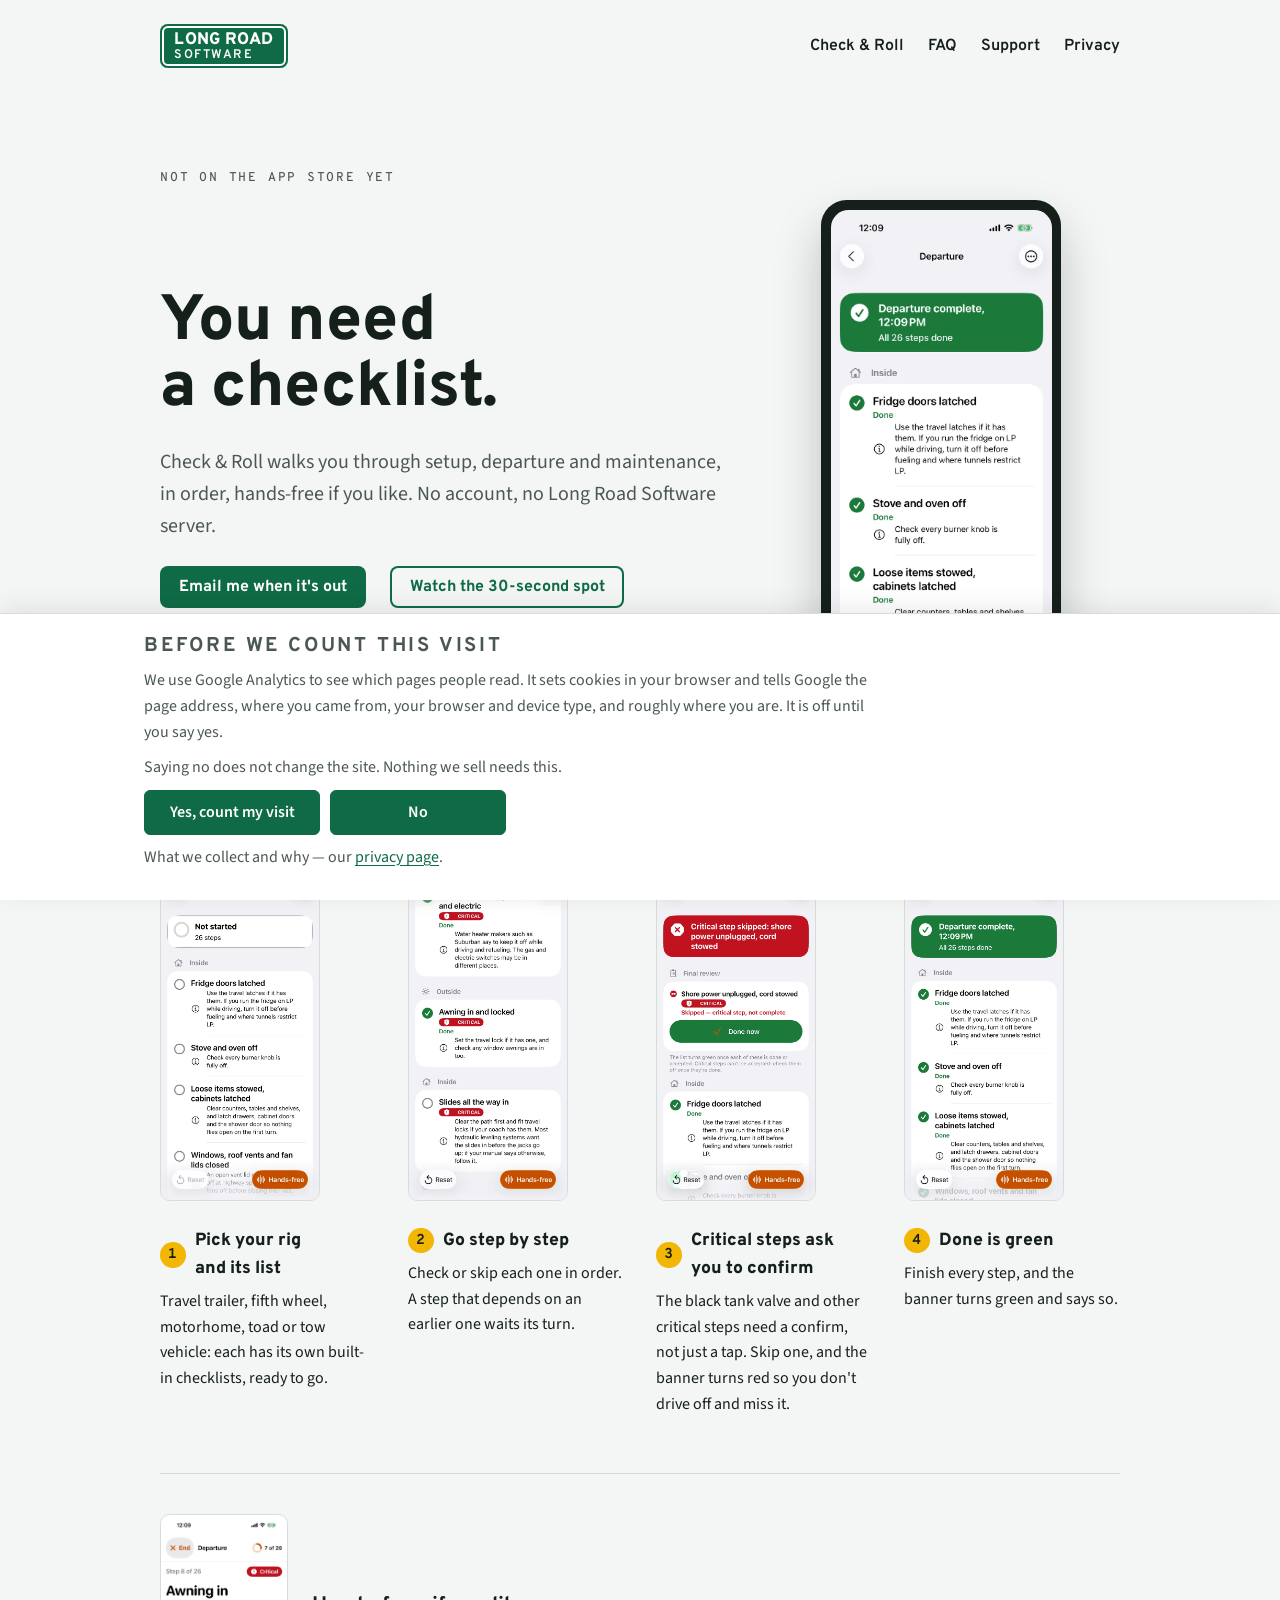
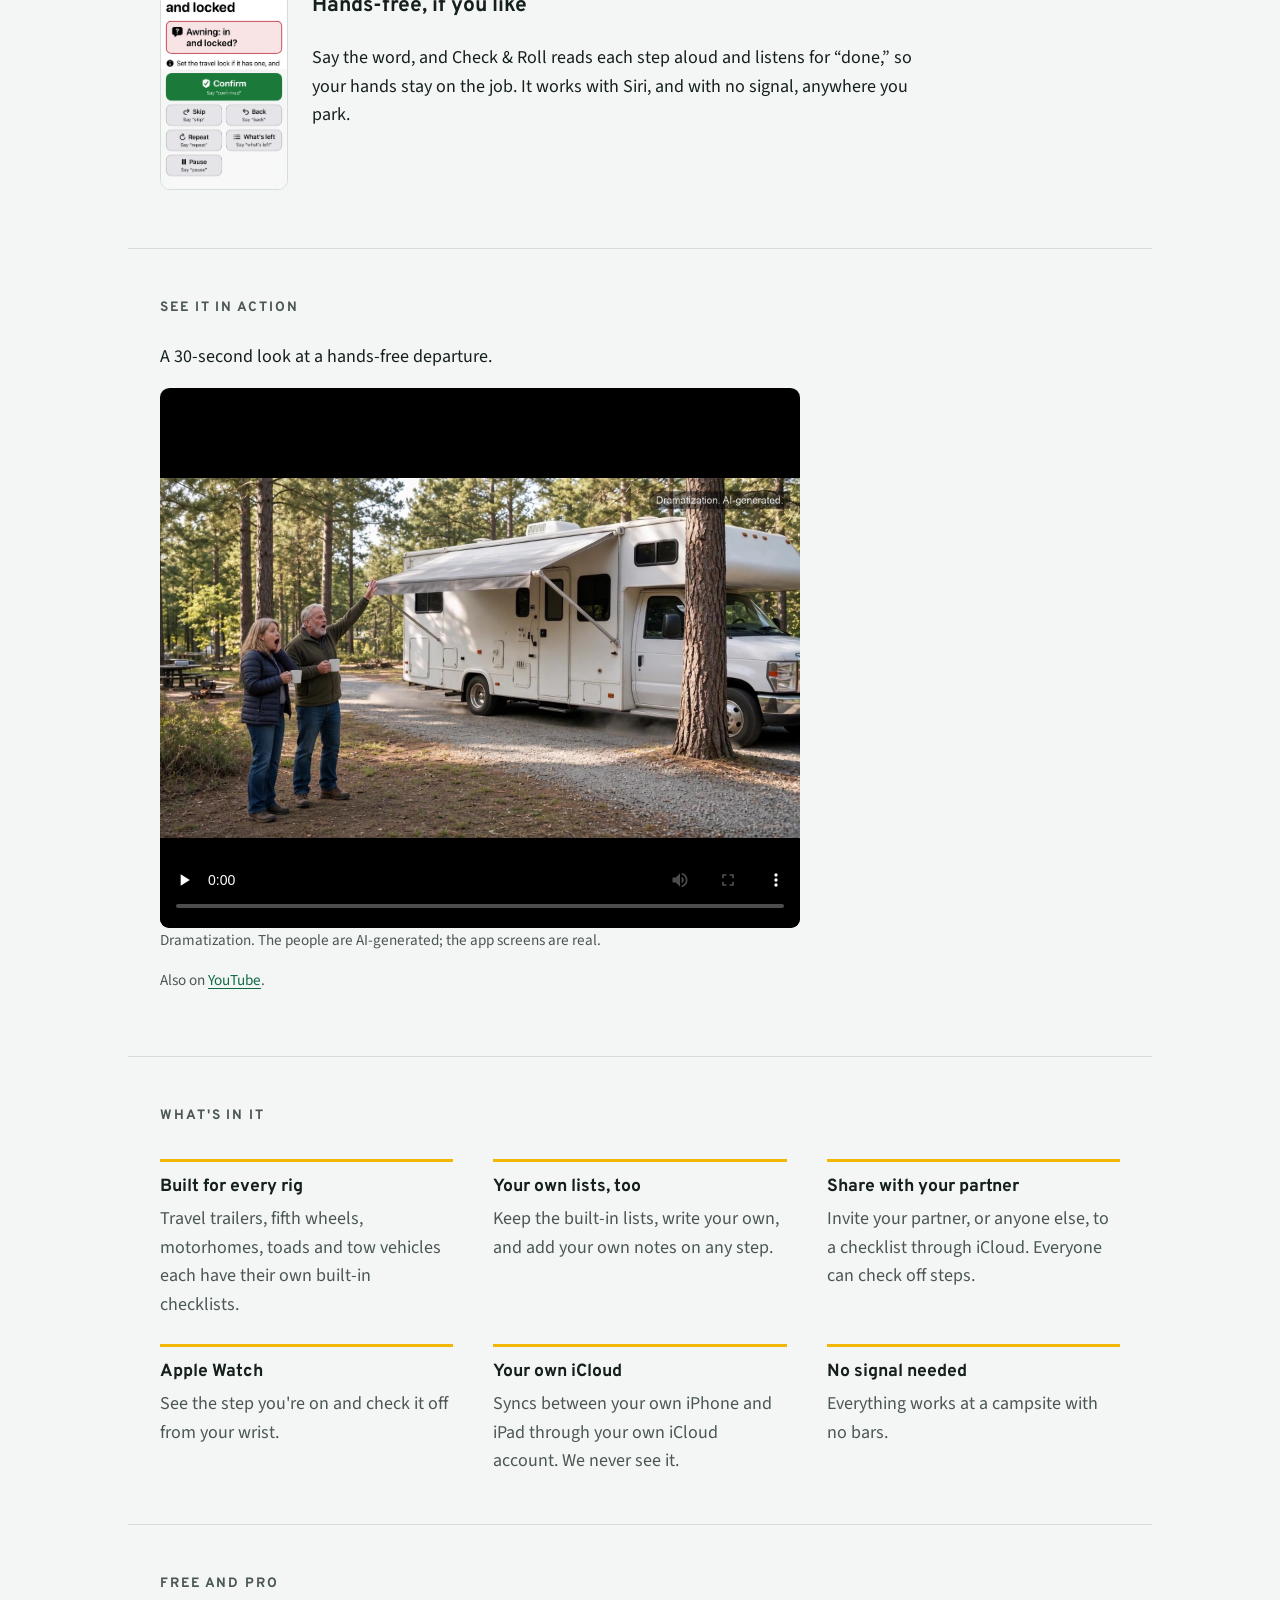
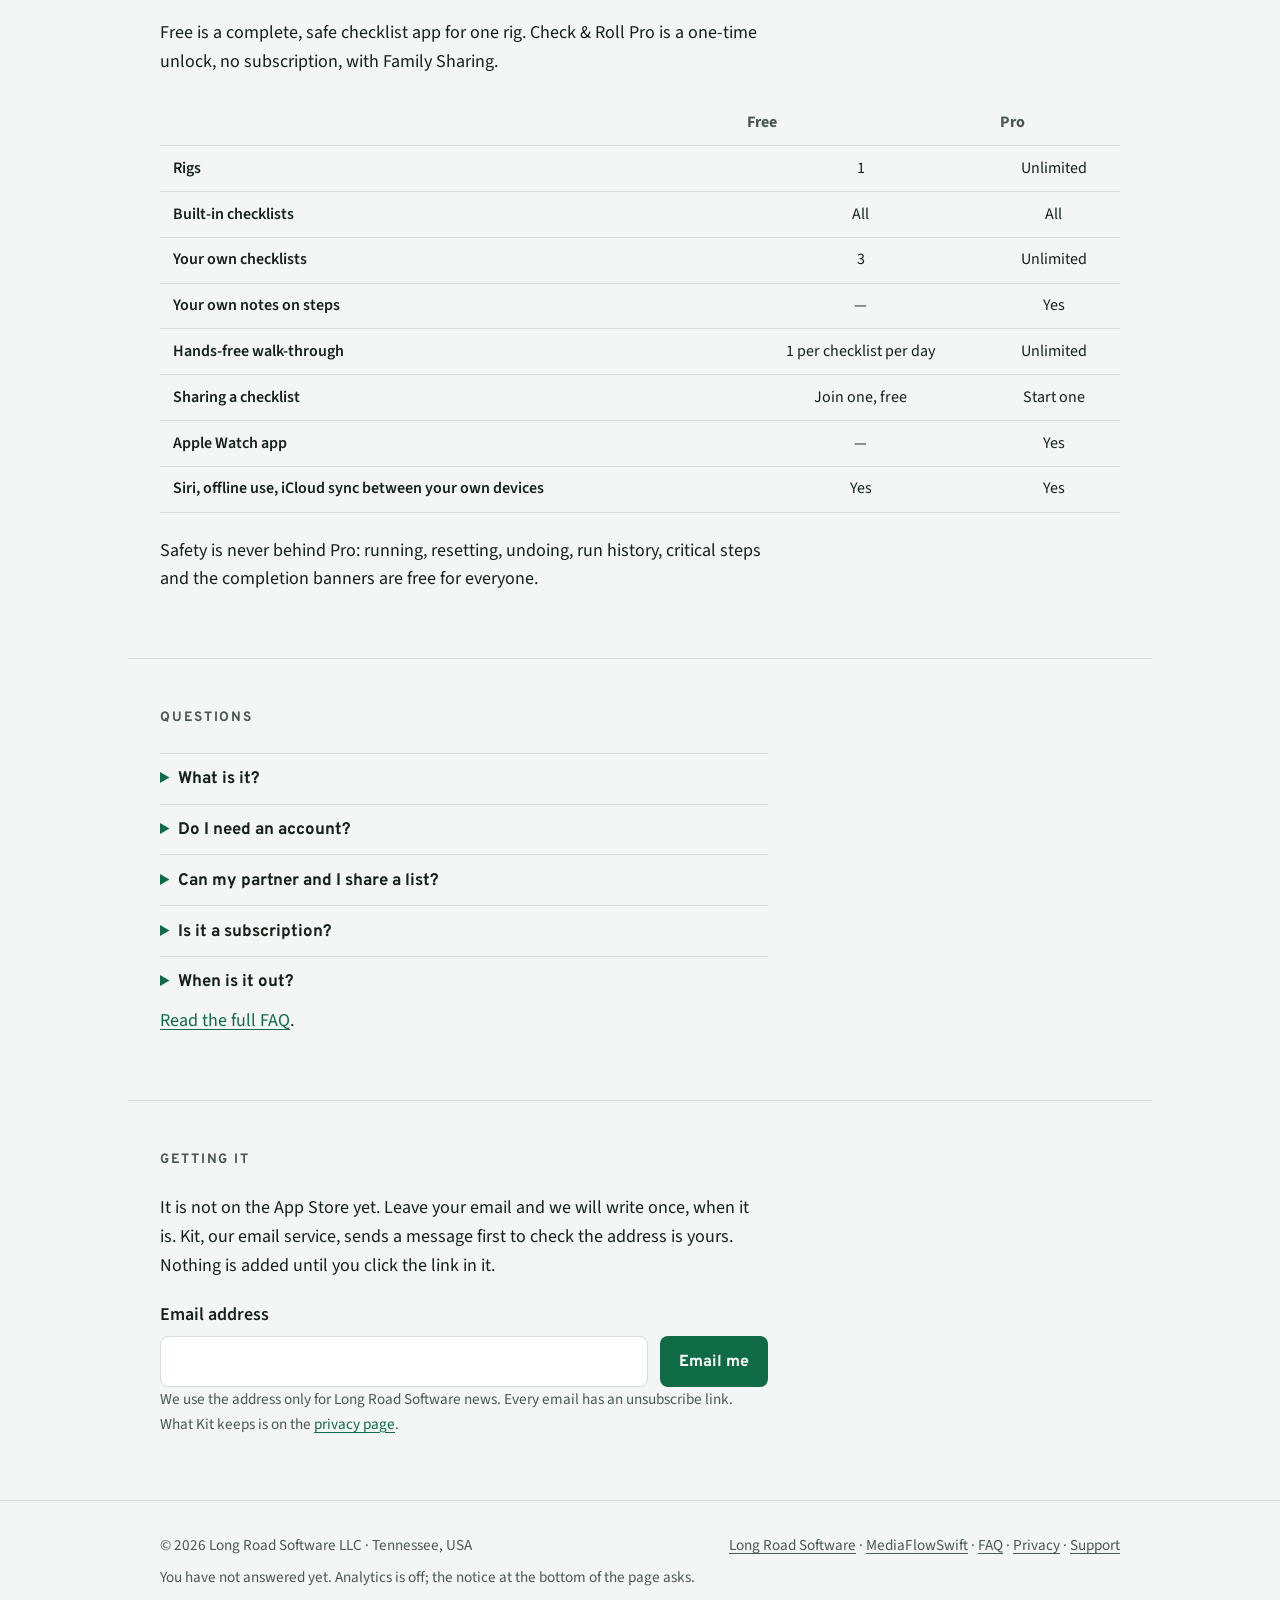
==== index.html @ 52a0ab9c "Merge main (GA4 property change) into lon-2394-home-faq-hero" ====
<!doctype html>
<html lang="en">
<head>
<meta charset="utf-8">
<meta name="viewport" content="width=device-width, initial-scale=1">
<title>Check &amp; Roll — RV checklist app for iPhone and iPad | Long Road Software</title>
<meta name="description" content="Check & Roll walks RV owners through setup, departure and maintenance, step by step and hands-free if you like. No account, no Long Road Software server. Not on the App Store yet.">
<link rel="canonical" href="https://checkandroll.app/">
<link rel="icon" href="/favicon.svg" type="image/svg+xml">
<meta property="og:type" content="website">
<meta property="og:site_name" content="Check &amp; Roll">
<meta property="og:title" content="Check & Roll — RV checklist app for iPhone and iPad">
<meta property="og:description" content="Check & Roll walks RV owners through setup, departure and maintenance, step by step and hands-free if you like. No account, no Long Road Software server. Not on the App Store yet.">
<meta property="og:url" content="https://checkandroll.app/">
<meta property="og:image" content="https://checkandroll.app/images/og-image.png">
<meta property="og:image:width" content="1200">
<meta property="og:image:height" content="630">
<meta name="twitter:card" content="summary_large_image">
<link rel="preconnect" href="https://fonts.googleapis.com">
<link rel="preconnect" href="https://fonts.gstatic.com" crossorigin>
<link rel="stylesheet" href="https://fonts.googleapis.com/css2?family=Overpass:wght@600;700;800&family=Overpass+Mono:wght@500&family=Source+Sans+3:wght@400;600&display=swap">
<link rel="stylesheet" href="/site.css">
<script type="application/ld+json">
{"@context":"https://schema.org","@graph":[
{"@type":"BreadcrumbList","itemListElement":[
{"@type":"ListItem","position":1,"name":"Check & Roll","item":"https://checkandroll.app/"}
]},
{"@type":"SoftwareApplication","name":"Check & Roll","applicationCategory":"UtilitiesApplication","operatingSystem":"iOS","description":"Check & Roll walks RV owners through setup, departure and maintenance, step by step and hands-free if you like. No account, no Long Road Software server.","url":"https://checkandroll.app/","image":"https://checkandroll.app/images/og-image.png","publisher":{"@type":"Organization","name":"Long Road Software LLC","url":"https://longroadsoftware.com/"}}
]}
</script>
<!-- Analytics, off until the visitor says yes. See the privacy page. -->
<script src="/analytics.js" data-ga="G-JJ2YWG9MQ6" data-privacy="https://checkandroll.app/privacy/" defer></script>
</head>
<body>
<header class="top wrap">
  <a class="sign" href="https://longroadsoftware.com/" aria-label="Long Road Software, home"><span>Long Road</span><span>Software</span></a>
  <nav aria-label="Sections">
    <a href="/" aria-current="page">Check &amp; Roll</a>
    <a href="/faq/">FAQ</a>
    <a href="/support/">Support</a>
    <a href="/privacy/">Privacy</a>
  </nav>
</header>

<main>
  <div class="wrap hero">
    <p class="marker">Not on the App Store yet</p>
    <div class="hero-grid">
      <div class="hero-copy">
        <h1>You need a checklist.</h1>
        <p class="lede">Check &amp; Roll walks you through setup, departure and maintenance, in order, hands-free if you like. No account, no Long Road Software server.</p>
        <div class="actions">
          <a class="button" href="#notify">Email me when it's out</a>
          <a class="button secondary" href="#video">Watch the 30-second spot</a>
        </div>
      </div>
      <div class="hero-shot">
        <div class="phone-frame">
          <picture>
            <source srcset="/images/screens/09-departure-complete.webp" type="image/webp">
            <img src="/images/screens/09-departure-complete.jpg" width="603" height="1311" alt="Check & Roll showing “Departure complete. All 26 steps done.”" loading="eager">
          </picture>
        </div>
      </div>
    </div>
  </div>

  <div class="wrap"><div class="centerline" aria-hidden="true"></div></div>

  <section class="wrap" aria-labelledby="how-title">
    <h2 id="how-title">How it works</h2>
    <ol class="steps">
      <li class="step">
        <picture>
          <source srcset="/images/screens/02-departure-not-started.webp" type="image/webp">
          <img src="/images/screens/02-departure-not-started.jpg" width="603" height="1311" alt="Check & Roll showing a departure checklist, not yet started" loading="lazy">
        </picture>
        <h3>Pick your rig and its list</h3>
        <p>Travel trailer, fifth wheel, motorhome, toad or tow vehicle: each has its own built-in checklists, ready to go.</p>
      </li>
      <li class="step">
        <picture>
          <source srcset="/images/screens/06-list-water-heater-awning-done.webp" type="image/webp">
          <img src="/images/screens/06-list-water-heater-awning-done.jpg" width="603" height="1311" alt="Check & Roll list with the water heater and awning steps checked off" loading="lazy">
        </picture>
        <h3>Go step by step</h3>
        <p>Check or skip each one in order. A step that depends on an earlier one waits its turn.</p>
      </li>
      <li class="step">
        <picture>
          <source srcset="/images/screens/08-critical-step-skipped-banner.webp" type="image/webp">
          <img src="/images/screens/08-critical-step-skipped-banner.jpg" width="603" height="1311" alt="Check & Roll showing a red banner after a critical step was skipped" loading="lazy">
        </picture>
        <h3>Critical steps ask you to confirm</h3>
        <p>The black tank valve and other critical steps need a confirm, not just a tap. Skip one, and the banner turns red so you don't drive off and miss it.</p>
      </li>
      <li class="step">
        <picture>
          <source srcset="/images/screens/09-departure-complete.webp" type="image/webp">
          <img src="/images/screens/09-departure-complete.jpg" width="603" height="1311" alt="Check & Roll showing “Departure complete. All 26 steps done.”" loading="lazy">
        </picture>
        <h3>Done is green</h3>
        <p>Finish every step, and the banner turns green and says so.</p>
      </li>
    </ol>

    <div class="handsfree">
      <picture>
        <source srcset="/images/screens/05-handsfree-awning-in-and-locked.webp" type="image/webp">
        <img src="/images/screens/05-handsfree-awning-in-and-locked.jpg" width="603" height="1311" alt="Check & Roll's hands-free walk-through showing “Awning in and locked”" loading="lazy">
      </picture>
      <div>
        <h3>Hands-free, if you like</h3>
        <p>Say the word, and Check &amp; Roll reads each step aloud and listens for &ldquo;done,&rdquo; so your hands stay on the job. It works with Siri, and with no signal, anywhere you park.</p>
      </div>
    </div>
  </section>

  <section class="wrap" id="video" aria-labelledby="video-title">
    <h2 id="video-title">See it in action</h2>
    <p>A 30-second look at a hands-free departure.</p>
    <video controls preload="none" playsinline poster="/video/did-you-check-poster.jpg" width="960" height="540">
      <source src="/video/did-you-check-1080p.mp4" type="video/mp4">
      <source src="/video/did-you-check-720p.mp4" type="video/mp4">
      Your browser can't play this video. Watch "Did You Check the Awning?" on <a href="https://youtu.be/hrdIFsINo1E">YouTube</a>.
    </video>
    <p class="fine">Dramatization. The people are AI-generated; the app screens are real.</p>
    <p class="fine">Also on <a href="https://youtu.be/hrdIFsINo1E">YouTube</a>.</p>
  </section>

  <section class="wrap" aria-labelledby="depth-title">
    <h2 id="depth-title">What's in it</h2>
    <ul class="principles">
      <li><strong>Built for every rig</strong><span>Travel trailers, fifth wheels, motorhomes, toads and tow vehicles each have their own built-in checklists.</span></li>
      <li><strong>Your own lists, too</strong><span>Keep the built-in lists, write your own, and add your own notes on any step.</span></li>
      <li><strong>Share with your partner</strong><span>Invite your partner, or anyone else, to a checklist through iCloud. Everyone can check off steps.</span></li>
      <li><strong>Apple Watch</strong><span>See the step you're on and check it off from your wrist.</span></li>
      <li><strong>Your own iCloud</strong><span>Syncs between your own iPhone and iPad through your own iCloud account. We never see it.</span></li>
      <li><strong>No signal needed</strong><span>Everything works at a campsite with no bars.</span></li>
    </ul>
  </section>

  <section class="wrap" aria-labelledby="plan-title">
    <h2 id="plan-title">Free and Pro</h2>
    <p>Free is a complete, safe checklist app for one rig. Check &amp; Roll Pro is a one-time unlock, no subscription, with Family Sharing.</p>
    <table class="plan">
      <thead><tr><th scope="col"></th><th scope="col">Free</th><th scope="col">Pro</th></tr></thead>
      <tbody>
        <tr><th scope="row">Rigs</th><td>1</td><td>Unlimited</td></tr>
        <tr><th scope="row">Built-in checklists</th><td>All</td><td>All</td></tr>
        <tr><th scope="row">Your own checklists</th><td>3</td><td>Unlimited</td></tr>
        <tr><th scope="row">Your own notes on steps</th><td>&mdash;</td><td>Yes</td></tr>
        <tr><th scope="row">Hands-free walk-through</th><td>1 per checklist per day</td><td>Unlimited</td></tr>
        <tr><th scope="row">Sharing a checklist</th><td>Join one, free</td><td>Start one</td></tr>
        <tr><th scope="row">Apple Watch app</th><td>&mdash;</td><td>Yes</td></tr>
        <tr><th scope="row">Siri, offline use, iCloud sync between your own devices</th><td>Yes</td><td>Yes</td></tr>
      </tbody>
    </table>
    <p>Safety is never behind Pro: running, resetting, undoing, run history, critical steps and the completion banners are free for everyone.</p>
  </section>

  <section class="wrap" aria-labelledby="faq-title" id="faq">
    <h2 id="faq-title">Questions</h2>
    <div class="faq-list">
      <details class="faq-item">
        <summary>What is it?</summary>
        <p>Check &amp; Roll is an iPhone and iPad checklist app for RVers. It walks you through setup, departure and maintenance in the right order, with no account and no Long Road Software server.</p>
      </details>
      <details class="faq-item">
        <summary>Do I need an account?</summary>
        <p>No. There's no account and no Long Road Software server. Your checklists stay on your device and, if you use iCloud, in your own iCloud account.</p>
      </details>
      <details class="faq-item">
        <summary>Can my partner and I share a list?</summary>
        <p>Yes. You can invite your partner, or anyone else, to a checklist through iCloud. Starting a share needs Pro; the people you invite join free, and everyone can check off steps.</p>
      </details>
      <details class="faq-item">
        <summary>Is it a subscription?</summary>
        <p>No. Pro is a one-time unlock, with Family Sharing, not a subscription.</p>
      </details>
      <details class="faq-item">
        <summary>When is it out?</summary>
        <p>We don't have a release date yet. Leave your email below and we'll write once, when it's out.</p>
      </details>
    </div>
    <p><a href="/faq/">Read the full FAQ</a>.</p>
  </section>

  <section class="wrap" aria-labelledby="getting-title" id="notify">
    <h2 id="getting-title">Getting it</h2>
    <p>It is not on the App Store yet. Leave your email and we will write once, when it is. Kit, our email service, sends a message first to check the address is yours. Nothing is added until you click the link in it.</p>
    <form class="notify" action="https://app.kit.com/forms/10079048/subscriptions" method="post">
      <label for="notify-email">Email address</label>
      <div class="notify-row">
        <input id="notify-email" name="email_address" type="email" autocomplete="email" required>
        <button class="button" type="submit">Email me</button>
      </div>
    </form>
    <p class="fine">We use the address only for Long Road Software news. Every email has an unsubscribe link. What Kit keeps is on the <a href="https://mediaflowswift.com/privacy.html#email-list">privacy page</a>.</p>
  </section>
</main>

<footer>
  <div class="wrap">
    <span>&copy; 2026 Long Road Software LLC &middot; Tennessee, USA</span>
    <span><a href="https://longroadsoftware.com/">Long Road Software</a> &middot; <a href="https://mediaflowswift.com/">MediaFlowSwift</a> &middot; <a href="/faq/">FAQ</a> &middot; <a href="/privacy/">Privacy</a> &middot; <a href="/support/">Support</a></span>
    <span id="analytics-choice"></span>
  </div>
</footer>
</body>
</html>
---- site.css ----
/* Long Road Software — longroadsoftware.com */
:root {
  --paper: #f4f6f5;
  --paper-2: #ffffff;
  --ink: #15201b;
  --ink-2: #4b5752;
  --line: #d6ddd9;
  --sign: #0f6b45;
  --sign-ink: #ffffff;
  --accent: #0f6b45;
  --stripe: #f2b705;
  --max: 64rem;
  --measure: 38rem;
  --display: "Overpass", "DIN Alternate", "Avenir Next", "Helvetica Neue", Arial, sans-serif;
  --body: "Source Sans 3", "Helvetica Neue", Arial, sans-serif;
  --mono: "Overpass Mono", ui-monospace, "SF Mono", Menlo, monospace;
}
@media (prefers-color-scheme: dark) {
  :root:not([data-theme="light"]) {
    --paper: #0f1513;
    --paper-2: #17201c;
    --ink: #e8efeb;
    --ink-2: #a2b0a9;
    --line: #28332e;
    --sign: #0f6b45;
    --sign-ink: #ffffff;
    --accent: #5ec79a;
    --stripe: #f2b705;
  }
}
:root[data-theme="dark"] {
  --paper: #0f1513;
  --paper-2: #17201c;
  --ink: #e8efeb;
  --ink-2: #a2b0a9;
  --line: #28332e;
  --sign: #0f6b45;
  --sign-ink: #ffffff;
  --accent: #5ec79a;
  --stripe: #f2b705;
}

* { box-sizing: border-box; }
html { -webkit-text-size-adjust: 100%; }
body {
  margin: 0;
  background: var(--paper);
  color: var(--ink);
  font: 400 1.125rem/1.6 var(--body);
}
a { color: var(--accent); text-underline-offset: 0.18em; }
a:focus-visible, .button:focus-visible { outline: 3px solid var(--stripe); outline-offset: 3px; border-radius: 4px; }
img { max-width: 100%; height: auto; }

.wrap { max-width: var(--max); margin: 0 auto; padding-inline: 1rem; }
@media (min-width: 48rem) { .wrap { padding-inline: 2rem; } }

/* Header: the name as a road sign */
.top {
  display: flex; flex-wrap: wrap; gap: 1rem 2rem;
  align-items: center; justify-content: space-between;
  padding-block: 1.5rem;
}
.sign {
  display: inline-flex; flex-direction: column;
  padding: 0.45rem 0.9rem 0.35rem;
  background: var(--sign); color: var(--sign-ink);
  border-radius: 0.5rem;
  box-shadow: inset 0 0 0 2px var(--sign), inset 0 0 0 4px var(--sign-ink);
  font: 800 1.05rem/1.05 var(--display);
  letter-spacing: 0.02em; text-decoration: none; text-transform: uppercase;
}
.sign span + span { font-weight: 600; font-size: 0.78rem; letter-spacing: 0.12em; }
.top nav { display: flex; flex-wrap: wrap; gap: 0.25rem 1.5rem; }
.top nav a { color: var(--ink); font: 600 1rem var(--display); text-decoration: none; }
.top nav a:hover { color: var(--accent); }

/* Opening */
.hero { padding-block: 3rem 2.5rem; }
@media (min-width: 48rem) { .hero { padding-block: 5rem 3.5rem; } }
.marker {
  margin: 0 0 1rem;
  font: 500 0.8rem/1 var(--mono);
  letter-spacing: 0.14em; text-transform: uppercase; color: var(--ink-2);
}
h1, h2, h3 { font-family: var(--display); text-wrap: balance; }
h1 {
  margin: 0; max-width: 18ch;
  font-size: clamp(2.3rem, 6vw, 4rem); font-weight: 800; line-height: 1.02; letter-spacing: -0.01em;
}
.lede { max-width: var(--measure); margin: 1.5rem 0 0; font-size: 1.25rem; color: var(--ink-2); }

/* Hero: copy beside a phone screen */
.hero-grid { display: grid; gap: 2.5rem; grid-template-columns: 1fr; align-items: center; }
@media (min-width: 56rem) { .hero-grid { grid-template-columns: 1.1fr 0.7fr; } }
.hero-shot { display: flex; justify-content: center; }
.phone-frame {
  width: 100%; max-width: 15rem; padding: 0.6rem;
  background: var(--ink); border-radius: 1.6rem;
  box-shadow: 0 1.5rem 3rem rgba(0, 0, 0, 0.22);
}
.phone-frame img { display: block; width: 100%; border-radius: 1.1rem; }

/* The road's centre line, between sections */
.centerline {
  height: 6px; margin: 0;
  background: repeating-linear-gradient(90deg, var(--stripe) 0 3rem, transparent 3rem 5rem);
  border-radius: 3px;
}

section { padding-block: 3rem; }
section + section { border-top: 1px solid var(--line); }
h2 {
  margin: 0 0 1.5rem;
  font-size: 0.85rem; font-weight: 700; letter-spacing: 0.14em; text-transform: uppercase; color: var(--ink-2);
}
p { max-width: var(--measure); margin: 0 0 1rem; }

/* A product */
.product {
  display: grid; gap: 1.25rem 2rem; align-items: start;
  grid-template-columns: 1fr;
}
@media (min-width: 40rem) { .product { grid-template-columns: 7rem 1fr; } }
.product img { width: 7rem; height: 7rem; }
.product h3 { margin: 0 0 0.5rem; font-size: 2rem; font-weight: 800; line-height: 1.1; }
.product h3 a { color: var(--ink); text-decoration: none; }
.product h3 a:hover { color: var(--accent); }
.product + .product { margin-top: 2.5rem; }
.product.plain { grid-template-columns: 1fr; }
.shot { margin: 1.5rem 0 0; max-width: 40rem; }
.shot img { border-radius: 0.6rem; border: 1px solid var(--line); }
.shot figcaption { margin-top: 0.5rem; color: var(--ink-2); font-size: 0.95rem; }
.facts {
  font: 500 0.85rem/1.5 var(--mono); color: var(--ink-2);
  font-variant-numeric: tabular-nums;
}
.actions { display: flex; flex-wrap: wrap; gap: 0.75rem 1.5rem; align-items: center; margin-top: 1.5rem; }
.button {
  display: inline-block; padding: 0.7rem 1.2rem;
  background: var(--sign); color: var(--sign-ink);
  border-radius: 0.5rem; font: 700 1rem var(--display); text-decoration: none;
}
.button:hover { filter: brightness(1.1); }
.button.secondary {
  background: transparent; color: var(--accent);
  box-shadow: inset 0 0 0 2px var(--accent);
}

/* How it works: numbered steps with a screen each */
.steps {
  display: grid; gap: 2rem; grid-template-columns: 1fr;
  padding: 0; margin: 0; list-style: none; counter-reset: step;
}
@media (min-width: 40rem) { .steps { grid-template-columns: repeat(2, 1fr); } }
@media (min-width: 64rem) { .steps { grid-template-columns: repeat(4, 1fr); } }
.step { counter-increment: step; }
.step img { border-radius: 0.6rem; border: 1px solid var(--line); margin-bottom: 1rem; max-width: 10rem; }
.step h3 {
  display: flex; align-items: center; gap: 0.6rem;
  margin: 0 0 0.4rem; font-size: 1.1rem; font-weight: 800;
}
.step h3::before {
  content: counter(step);
  display: inline-flex; align-items: center; justify-content: center;
  width: 1.6rem; height: 1.6rem; flex: none;
  background: var(--stripe); color: var(--ink); border-radius: 50%;
  font: 700 0.9rem var(--mono);
}
.step p { font-size: 1rem; }

.handsfree {
  display: grid; gap: 1.5rem; grid-template-columns: 1fr; align-items: center;
  margin-top: 2.5rem; padding-top: 2.5rem; border-top: 1px solid var(--line);
}
@media (min-width: 40rem) { .handsfree { grid-template-columns: 8rem 1fr; } }
.handsfree img { border-radius: 0.6rem; border: 1px solid var(--line); max-width: 8rem; }

/* Video */
video { width: 100%; max-width: 40rem; border-radius: 0.6rem; background: #000; display: block; }

/* Free / Pro table */
table.plan { width: 100%; max-width: var(--max); border-collapse: collapse; margin: 1.5rem 0; font-size: 1rem; }
table.plan th, table.plan td { padding: 0.6rem 0.8rem; border-bottom: 1px solid var(--line); text-align: left; }
table.plan thead th { color: var(--ink-2); font-weight: 700; }
table.plan td { text-align: center; }
table.plan th[scope="row"] { text-align: left; font-weight: 600; }

/* FAQ */
.faq-list { max-width: var(--measure); }
.faq-item { border-top: 1px solid var(--line); padding: 0.9rem 0; }
.faq-item summary { cursor: pointer; font: 700 1.05rem var(--display); }
.faq-item summary::marker { color: var(--accent); }
.faq-item p { margin-top: 0.7rem; }

/* How the work is done */
.principles { display: grid; gap: 1.5rem 2.5rem; grid-template-columns: 1fr; padding: 0; margin: 2rem 0 0; list-style: none; }
@media (min-width: 48rem) { .principles { grid-template-columns: repeat(3, 1fr); } }
.principles li { border-top: 3px solid var(--stripe); padding-top: 0.9rem; }
.principles strong { display: block; margin-bottom: 0.35rem; font: 700 1.1rem/1.3 var(--display); }
.principles span { color: var(--ink-2); }

footer {
  padding-block: 2rem 3rem; border-top: 1px solid var(--line);
  color: var(--ink-2); font-size: 0.95rem;
}
footer .wrap { display: flex; flex-wrap: wrap; gap: 0.5rem 1.5rem; justify-content: space-between; }
footer a { color: var(--ink-2); }

/* Not found */
.lost { padding-block: 5rem 4rem; }
.lost ul { padding-left: 1.2rem; }

@media (prefers-reduced-motion: no-preference) {
  .button, .top nav a { transition: color 0.15s, filter 0.15s; }
}

/* Analytics notice — asked once, before anything is loaded from Google.
   Both buttons are the same size and the same colour: saying no is one
   click, exactly like saying yes. */
.consent { position: fixed; left: 0; right: 0; bottom: 0; z-index: 50; background: var(--paper-2); border-top: 1px solid var(--line); box-shadow: 0 -6px 24px rgba(0, 0, 0, 0.08); }
.consent-inner { max-width: var(--max); margin: 0 auto; padding: 1rem 16px 1.25rem; }
.consent h2 { font-size: 1.25rem; margin-bottom: 0.4rem; }
.consent p { margin: 0 0 0.6rem; font-size: 1rem; color: var(--ink-2); max-width: 46rem; }
.consent-buttons { display: flex; gap: 0.6rem; flex-wrap: wrap; }
.consent-buttons button { font: inherit; font-size: 1rem; font-weight: 600; cursor: pointer; padding: 0.55rem 1.1rem; min-width: 11rem; border: 1px solid var(--accent); border-radius: 6px; background: var(--sign); color: var(--sign-ink); }
.consent-more { font-size: 0.95rem; margin-bottom: 0; }
.consent-change { font: inherit; font-size: inherit; font-weight: 600; cursor: pointer; background: none; border: 0; padding: 0; color: var(--accent); text-decoration: underline; text-underline-offset: 0.15em; }

/* Email-me form (posts straight to Kit, no script) */
.notify { margin-top: 1.25rem; max-width: var(--measure); }
.notify label { display: block; font-weight: 600; margin-bottom: 0.4rem; }
.notify-row { display: flex; flex-wrap: wrap; gap: 0.75rem; }
.notify input {
  flex: 1 1 16rem; min-width: 0; padding: 0.65rem 0.8rem;
  font: inherit; color: var(--ink); background: var(--paper-2);
  border: 1px solid var(--line); border-radius: 0.5rem;
}
.notify input:focus-visible { outline: 3px solid var(--stripe); outline-offset: 2px; }
.notify .button { border: 0; cursor: pointer; }
.fine { color: var(--ink-2); font-size: 0.95rem; }
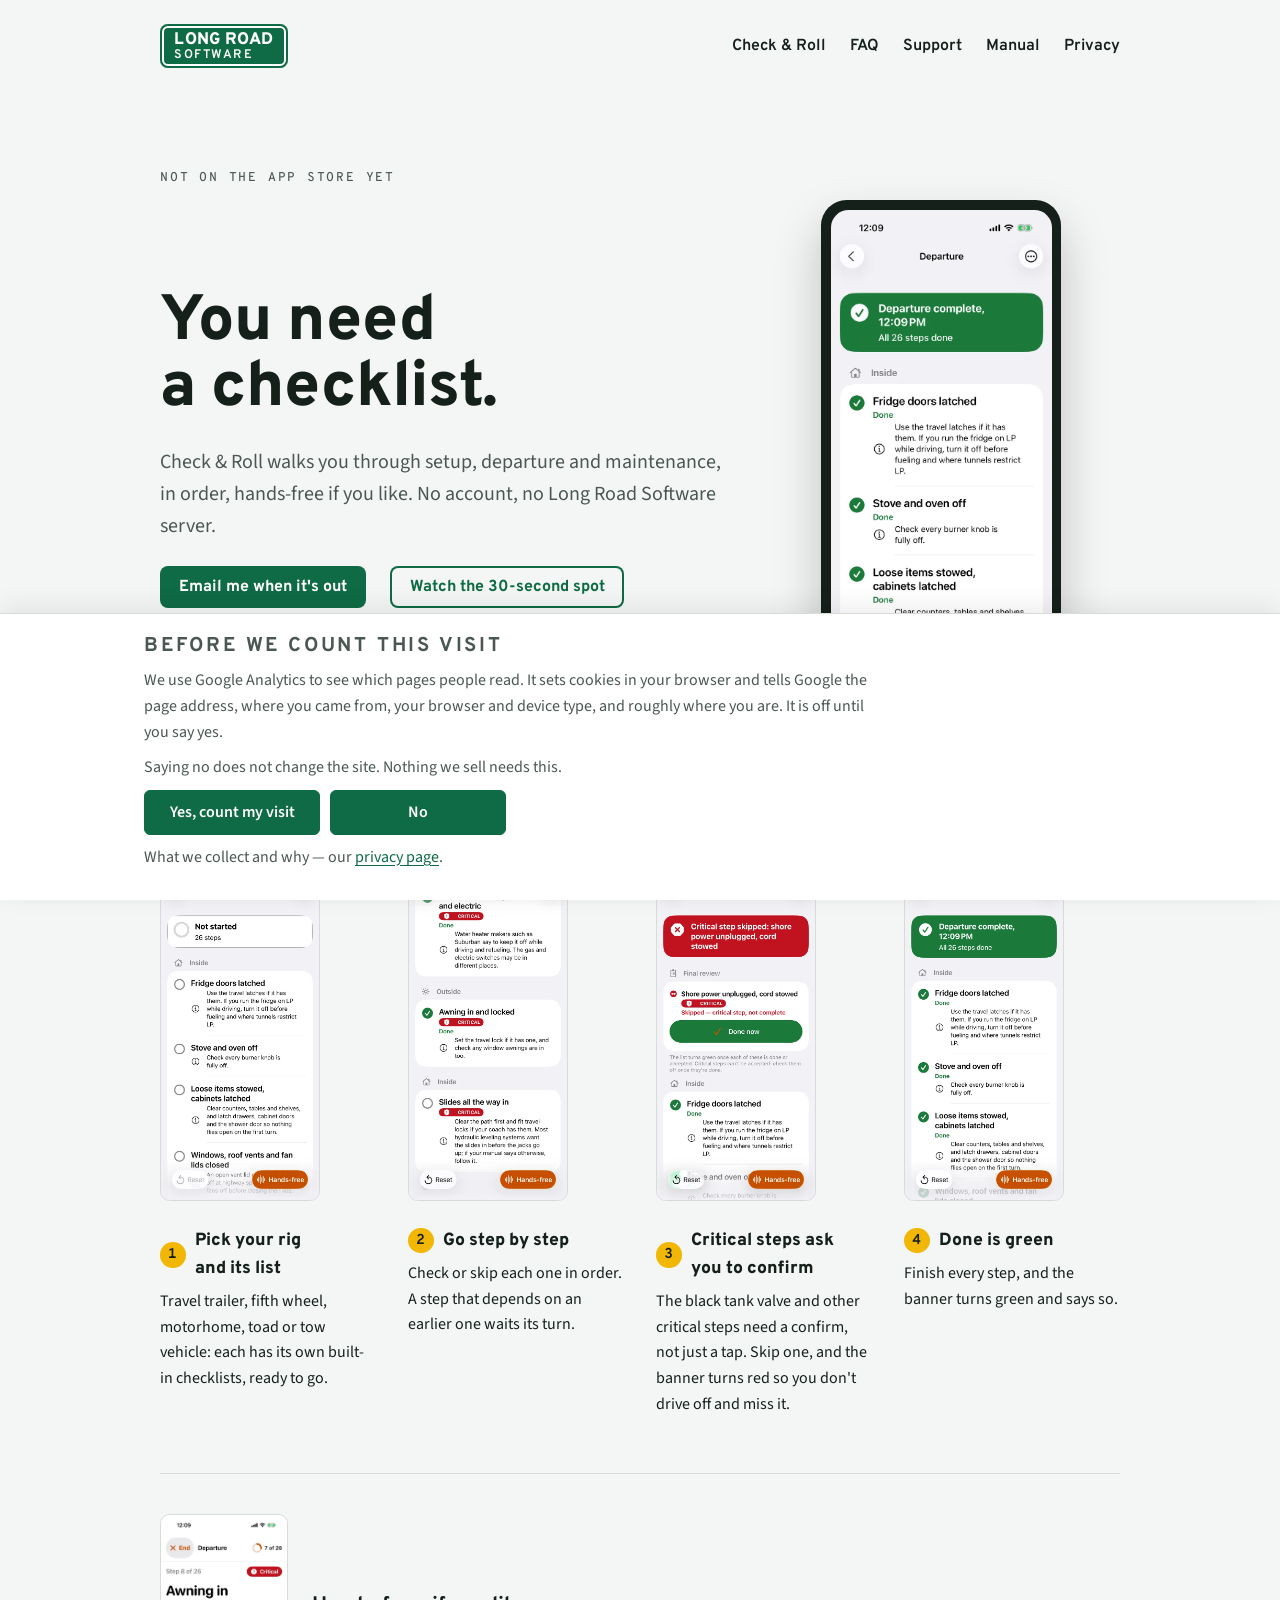
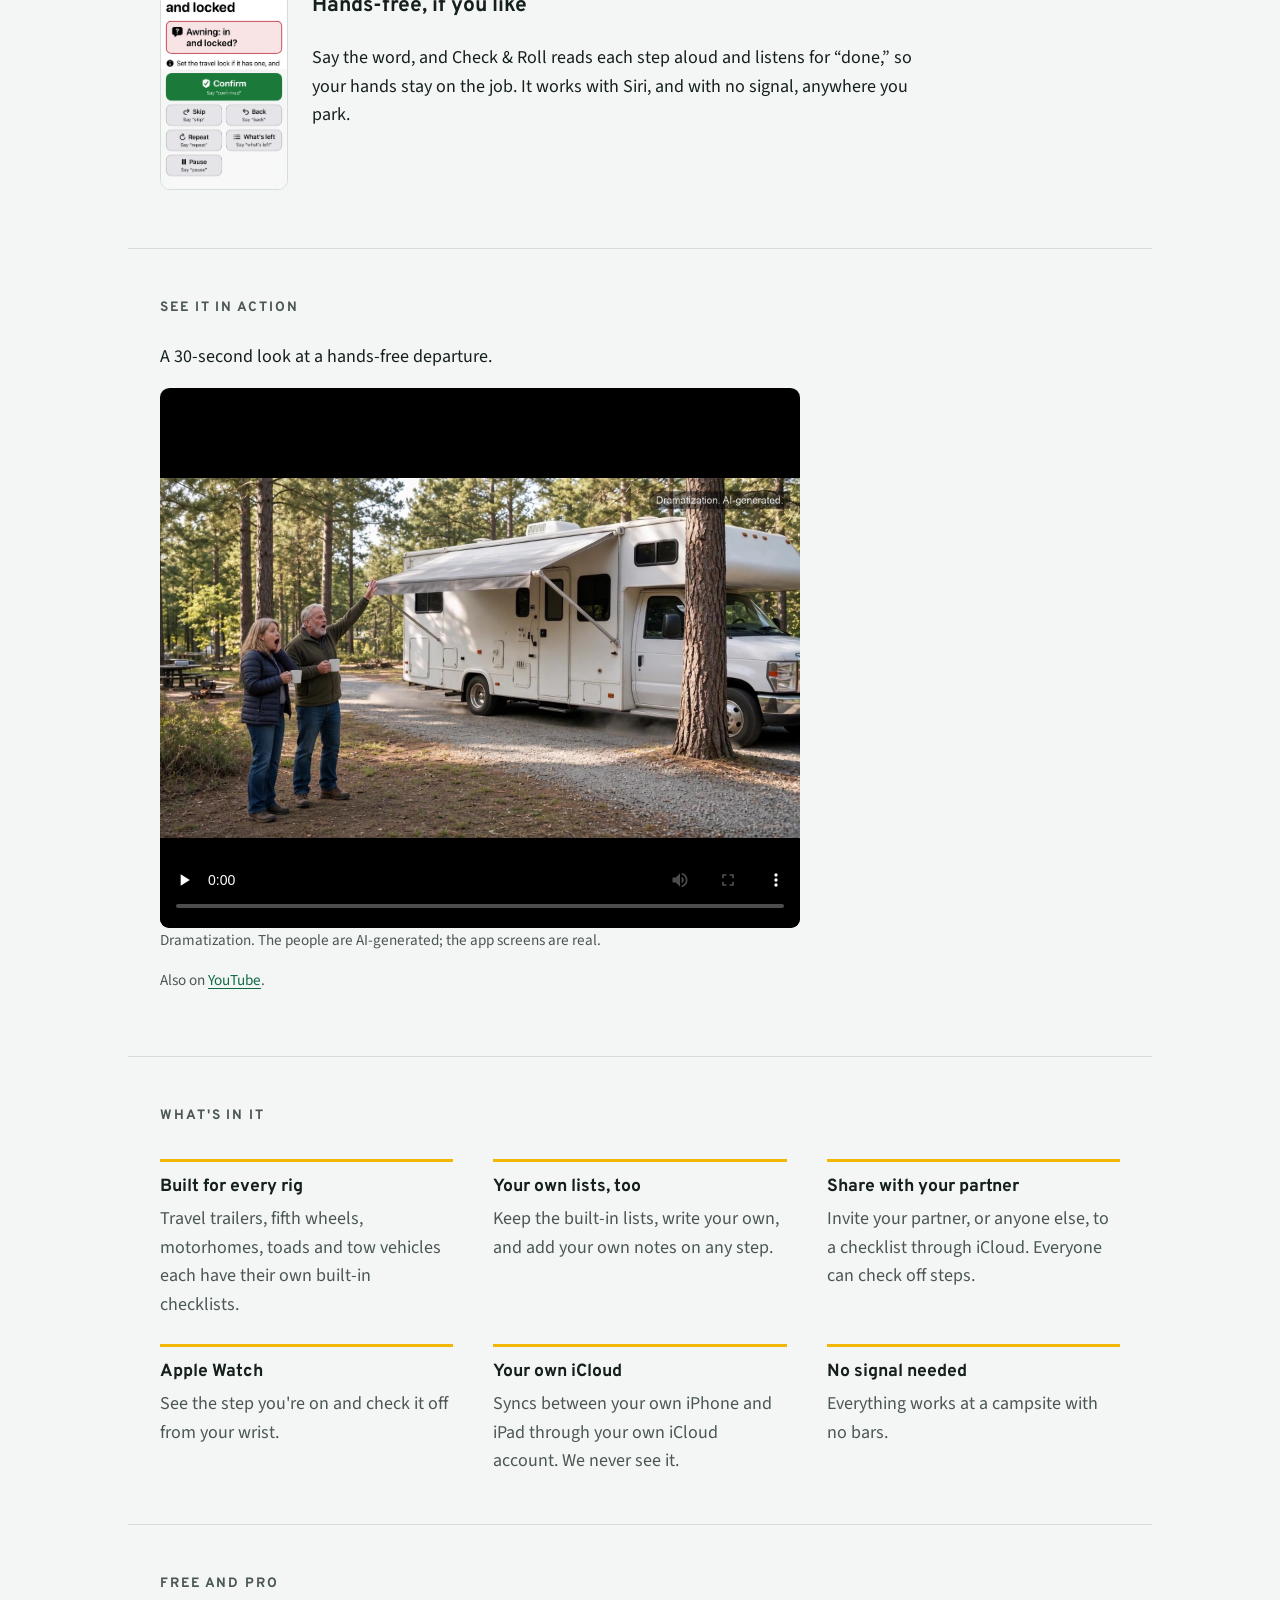
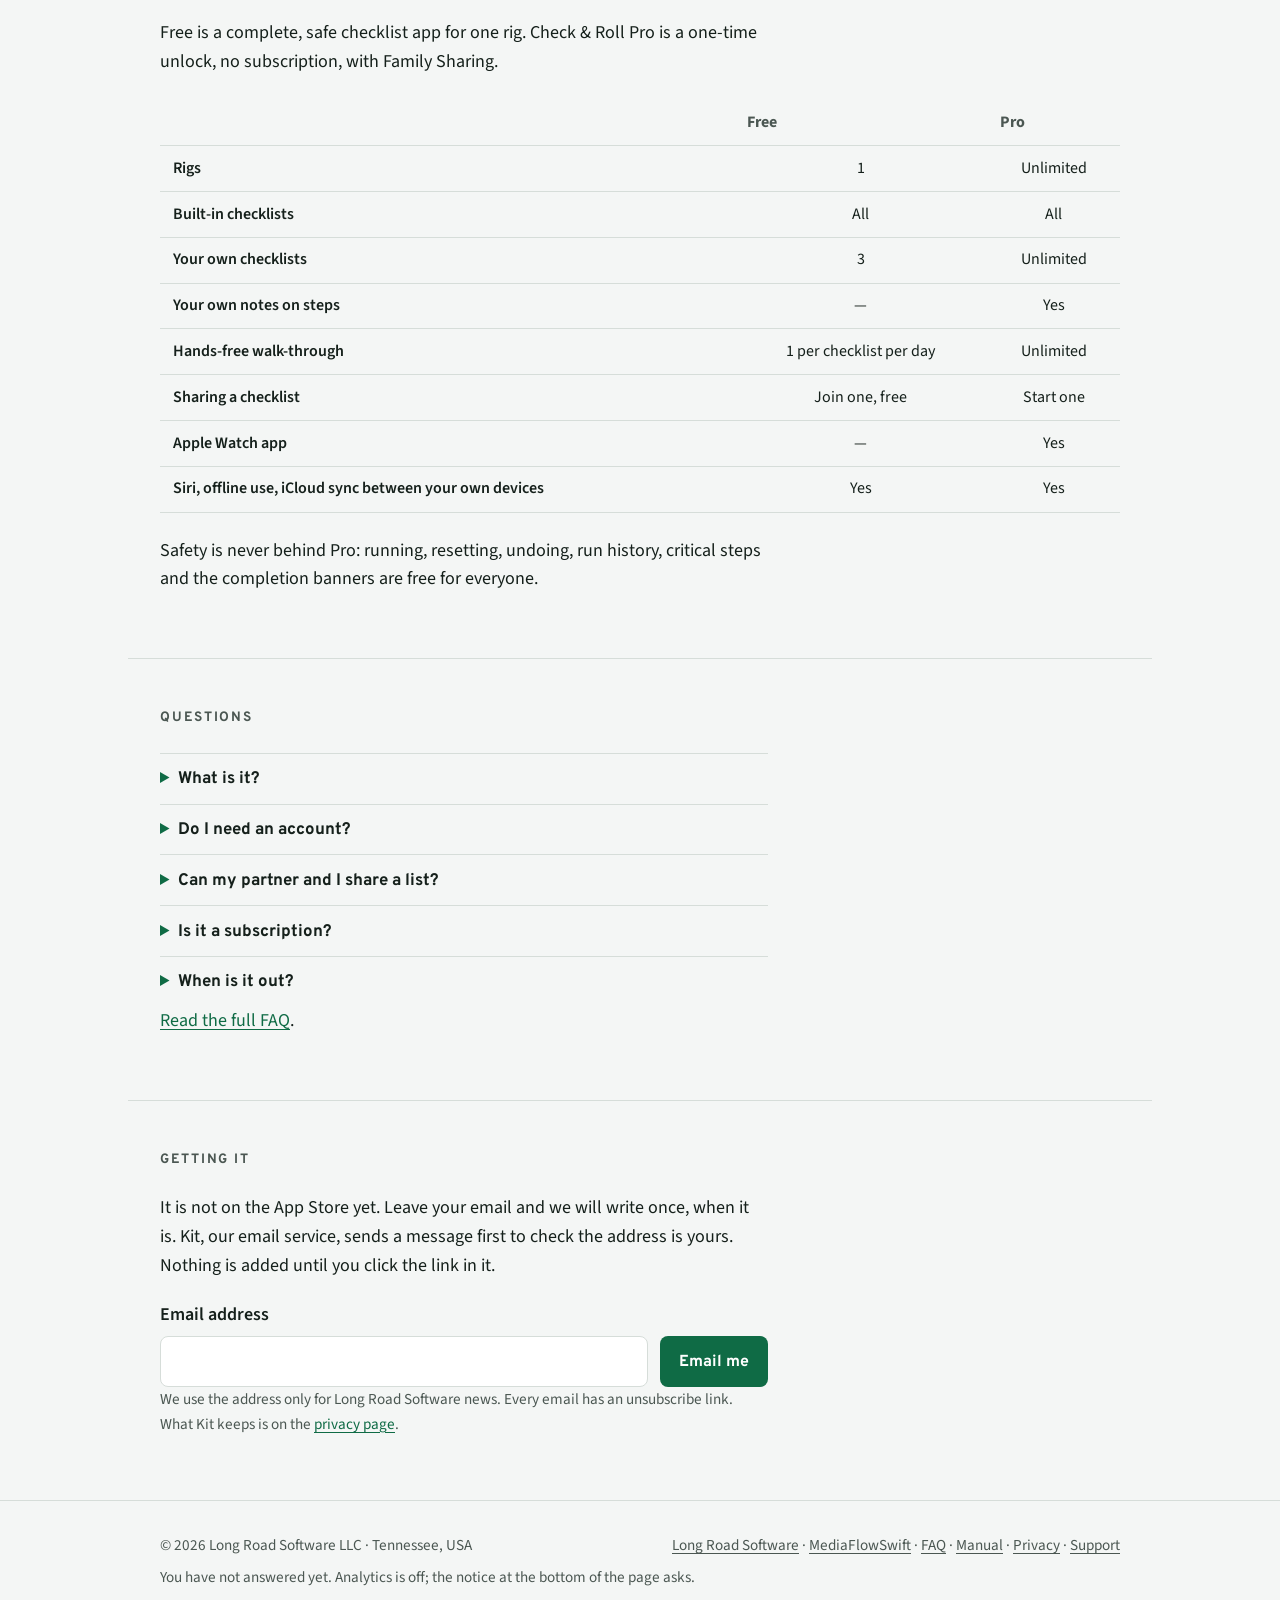
==== commit 3d6d8d33: "Paperclip: LON-764 — manual: Settings tour; link Manual from the top nav In plain words: the last ma" ====
--- a/index.html
+++ b/index.html
@@ -38,6 +38,7 @@
     <a href="/" aria-current="page">Check &amp; Roll</a>
     <a href="/faq/">FAQ</a>
     <a href="/support/">Support</a>
+    <a href="/manual/">Manual</a>
     <a href="/privacy/">Privacy</a>
   </nav>
 </header>
@@ -203,7 +204,7 @@
 <footer>
   <div class="wrap">
     <span>&copy; 2026 Long Road Software LLC &middot; Tennessee, USA</span>
-    <span><a href="https://longroadsoftware.com/">Long Road Software</a> &middot; <a href="https://mediaflowswift.com/">MediaFlowSwift</a> &middot; <a href="/faq/">FAQ</a> &middot; <a href="/privacy/">Privacy</a> &middot; <a href="/support/">Support</a></span>
+    <span><a href="https://longroadsoftware.com/">Long Road Software</a> &middot; <a href="https://mediaflowswift.com/">MediaFlowSwift</a> &middot; <a href="/faq/">FAQ</a> &middot; <a href="/manual/">Manual</a> &middot; <a href="/privacy/">Privacy</a> &middot; <a href="/support/">Support</a></span>
     <span id="analytics-choice"></span>
   </div>
 </footer>
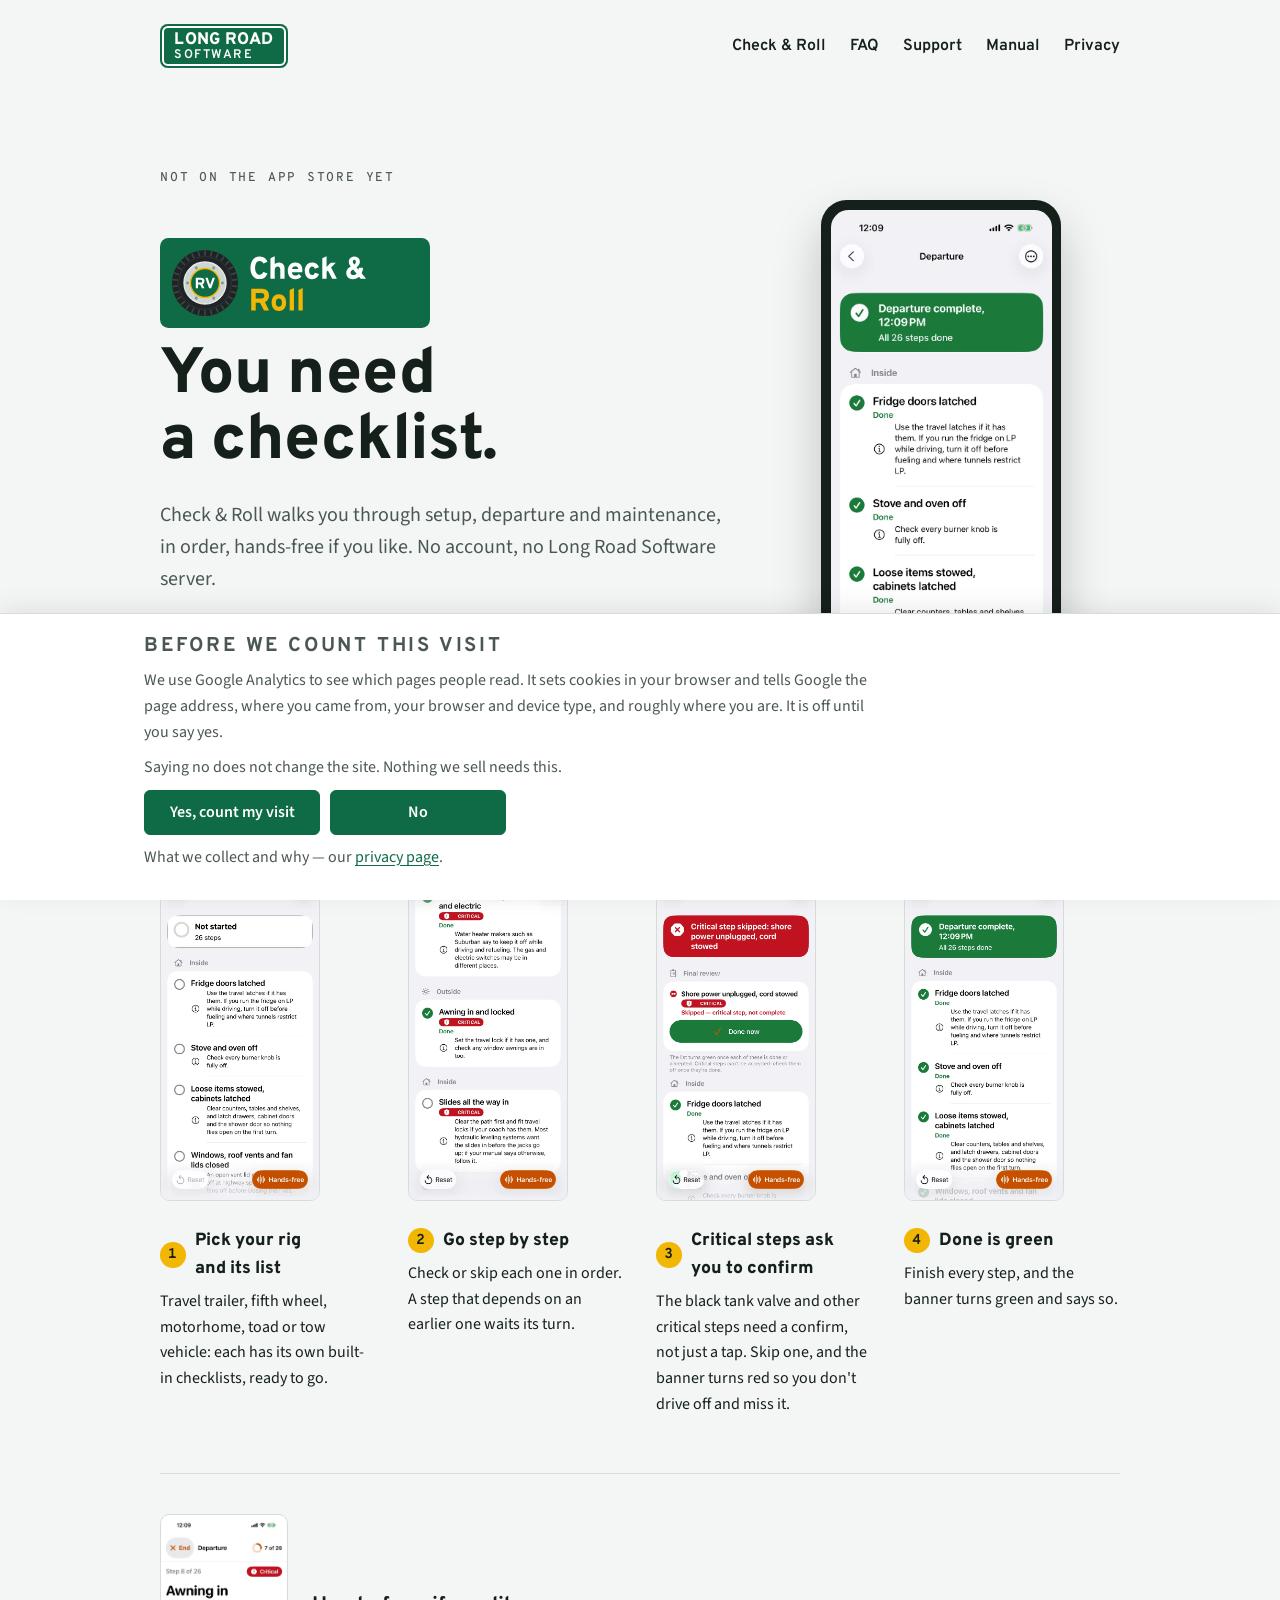
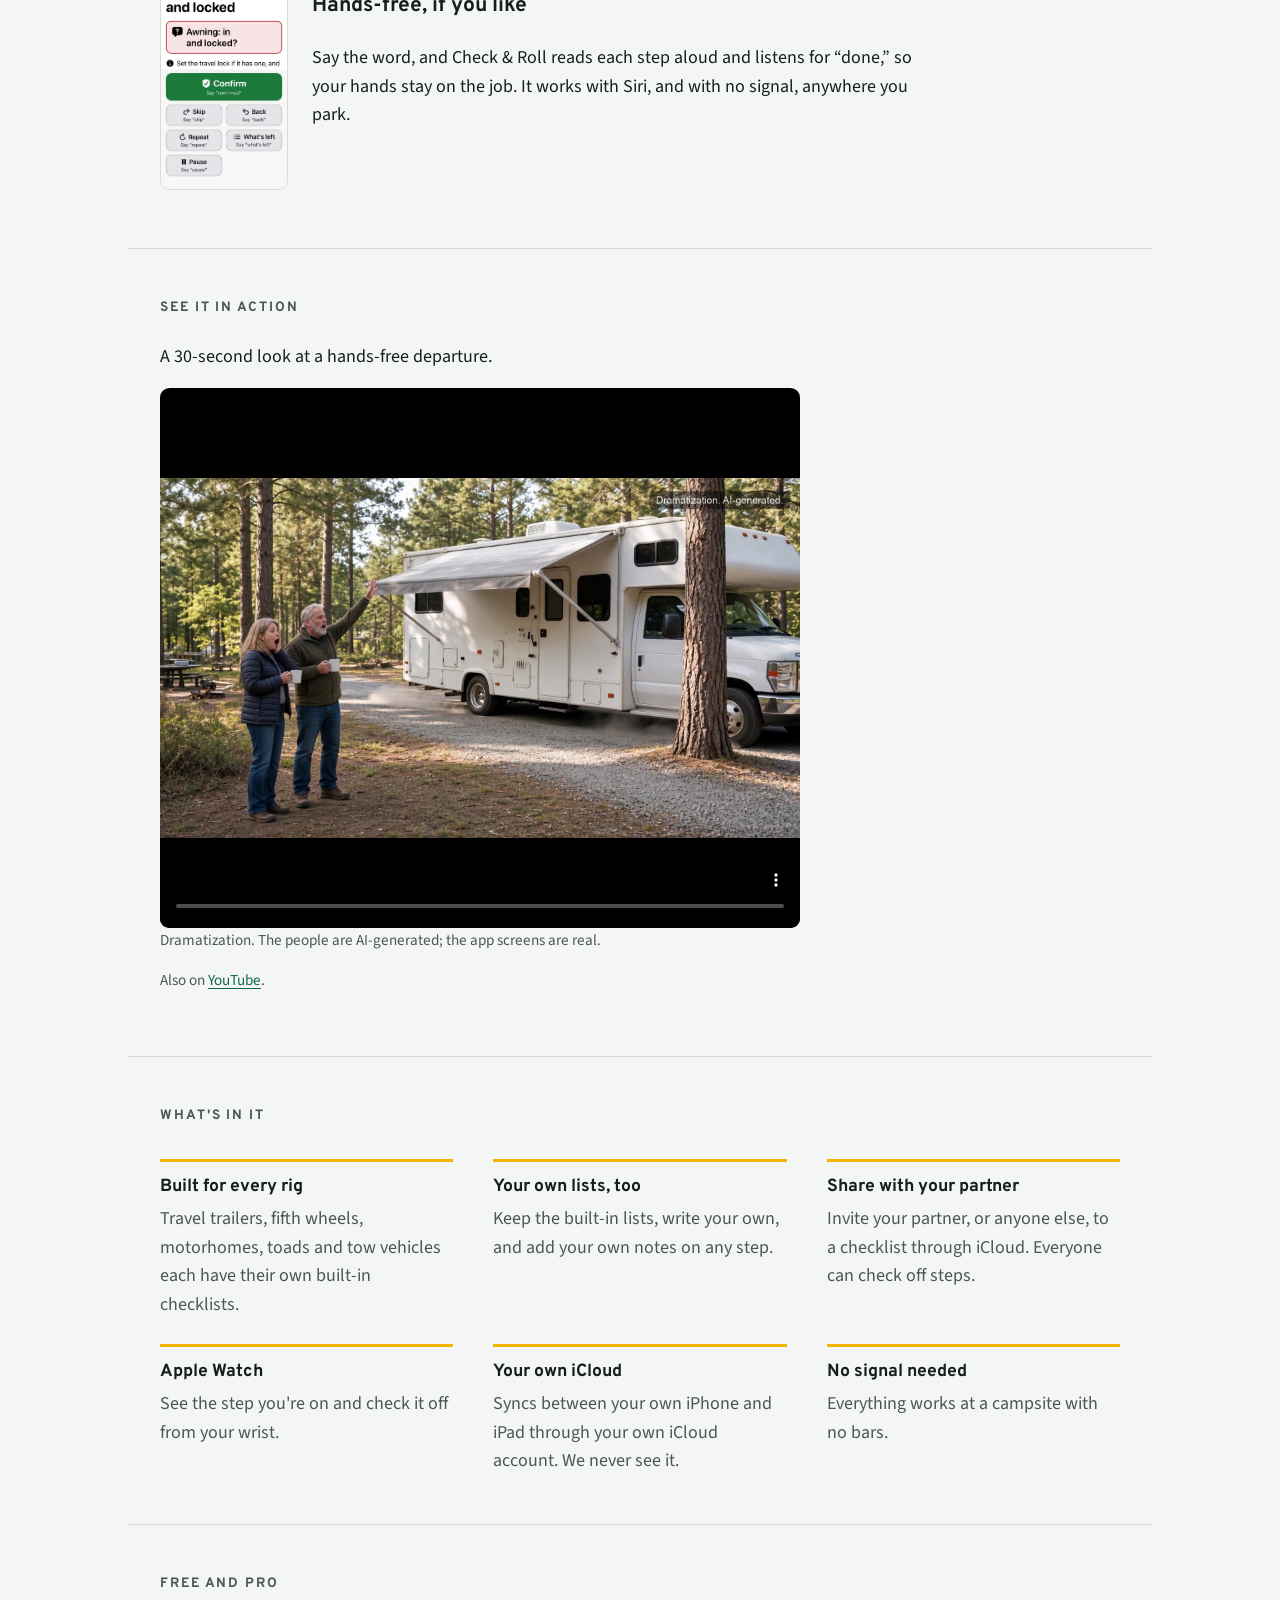
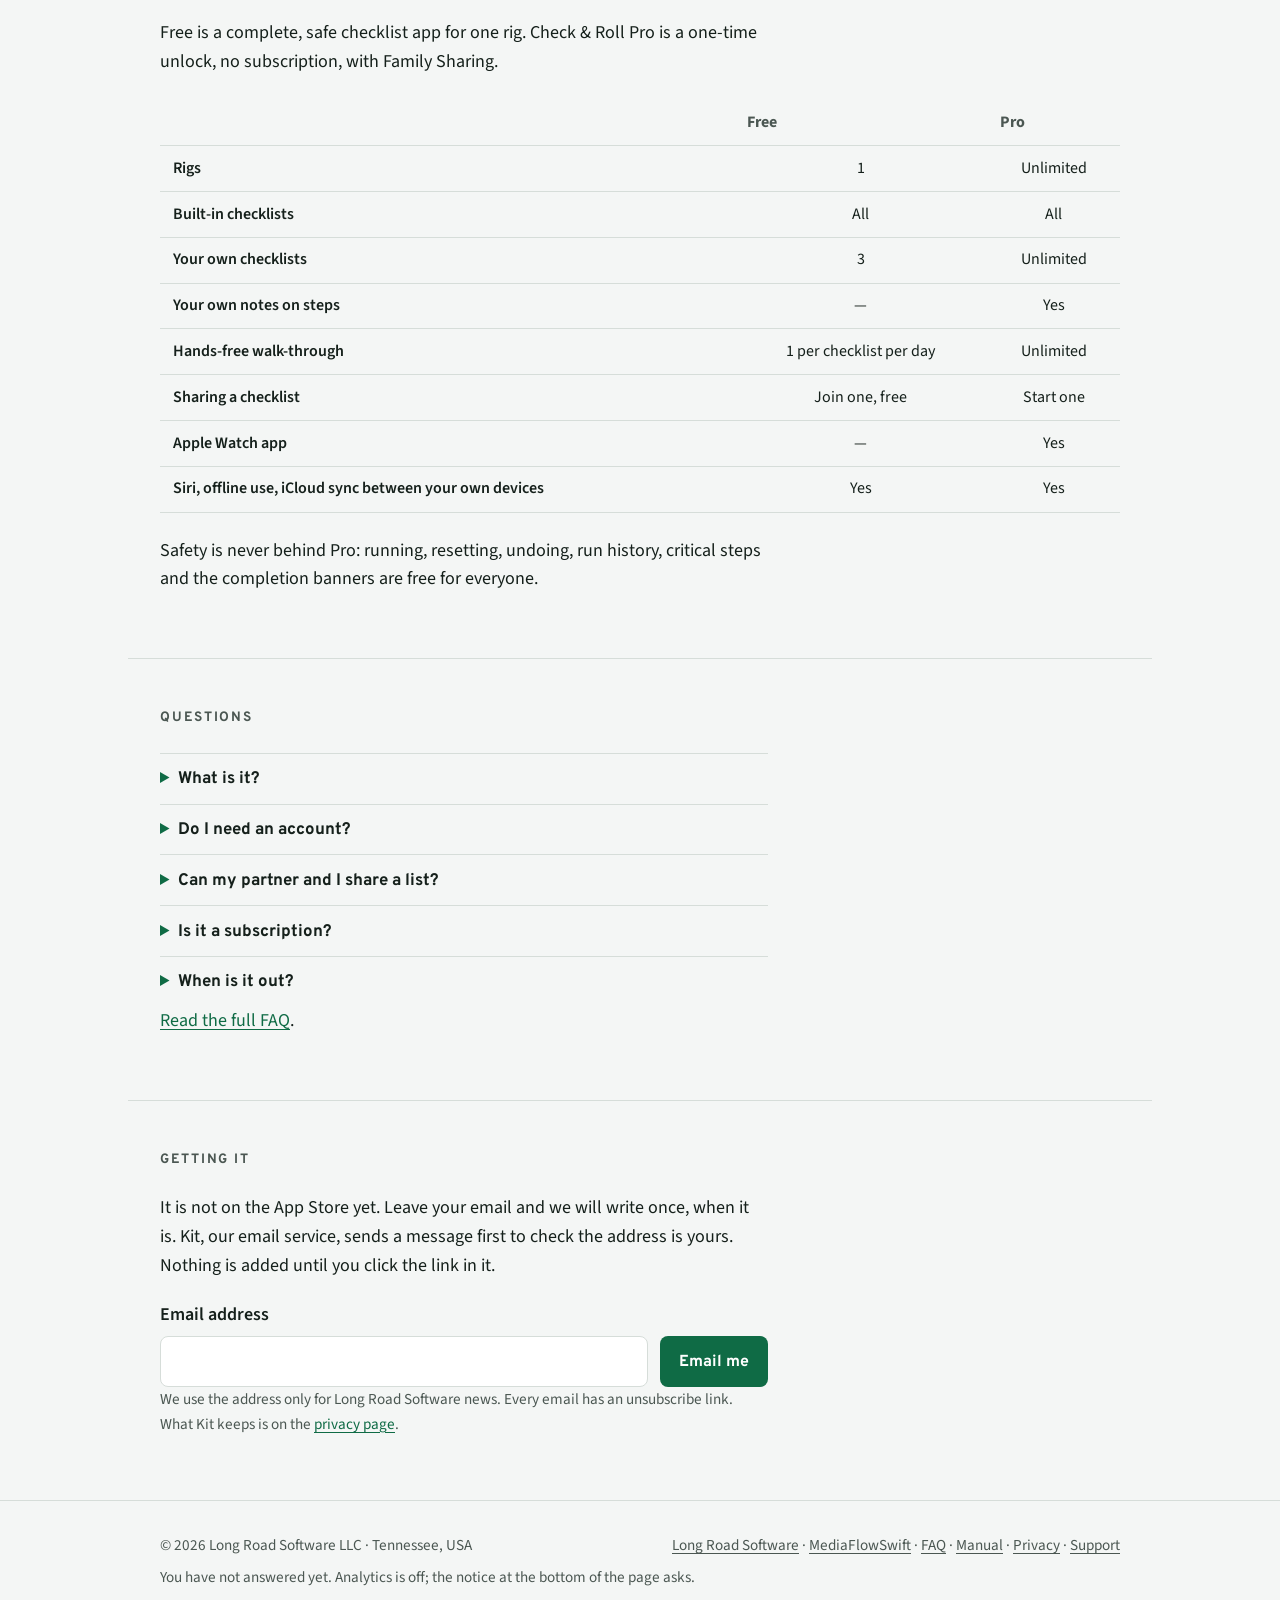
==== commit fa96ad25: "Brand: RV tire badge in the hero, new favicon and home-screen icon" ====
--- a/index.html
+++ b/index.html
@@ -7,6 +7,7 @@
 <meta name="description" content="Check & Roll walks RV owners through setup, departure and maintenance, step by step and hands-free if you like. No account, no Long Road Software server. Not on the App Store yet.">
 <link rel="canonical" href="https://checkandroll.app/">
 <link rel="icon" href="/favicon.svg" type="image/svg+xml">
+<link rel="apple-touch-icon" href="/images/icon-512.png">
 <meta property="og:type" content="website">
 <meta property="og:site_name" content="Check &amp; Roll">
 <meta property="og:title" content="Check & Roll — RV checklist app for iPhone and iPad">
@@ -48,6 +49,7 @@
     <p class="marker">Not on the App Store yet</p>
     <div class="hero-grid">
       <div class="hero-copy">
+        <img class="product-badge" src="/images/check-and-roll-badge.svg" width="270" height="90" alt="Check &amp; Roll">
         <h1>You need a checklist.</h1>
         <p class="lede">Check &amp; Roll walks you through setup, departure and maintenance, in order, hands-free if you like. No account, no Long Road Software server.</p>
         <div class="actions">
--- a/site.css
+++ b/site.css
@@ -78,6 +78,13 @@
 /* Opening */
 .hero { padding-block: 3rem 2.5rem; }
 @media (min-width: 48rem) { .hero { padding-block: 5rem 3.5rem; } }
+.product-badge {
+  display: block;
+  width: min(270px, 70vw);
+  height: auto;
+  margin: 0 0 1rem;
+}
+
 .marker {
   margin: 0 0 1rem;
   font: 500 0.8rem/1 var(--mono);
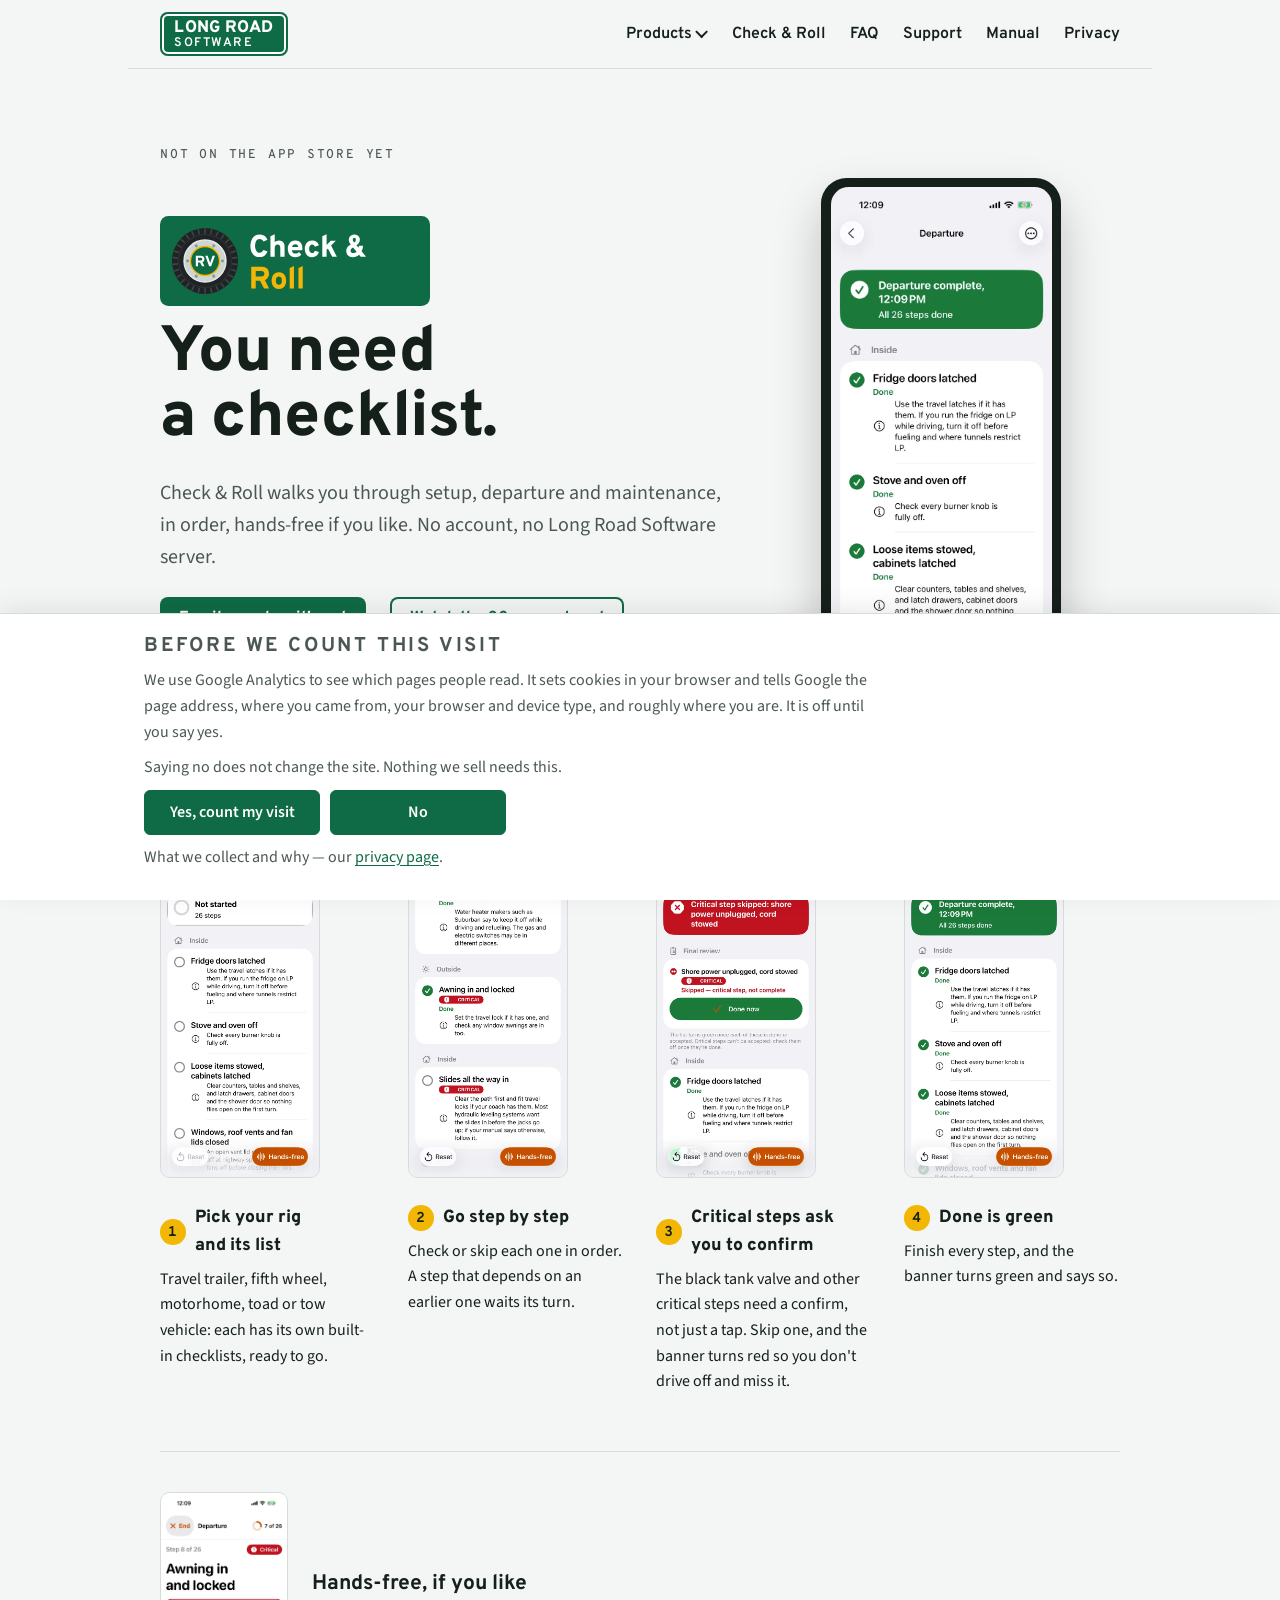
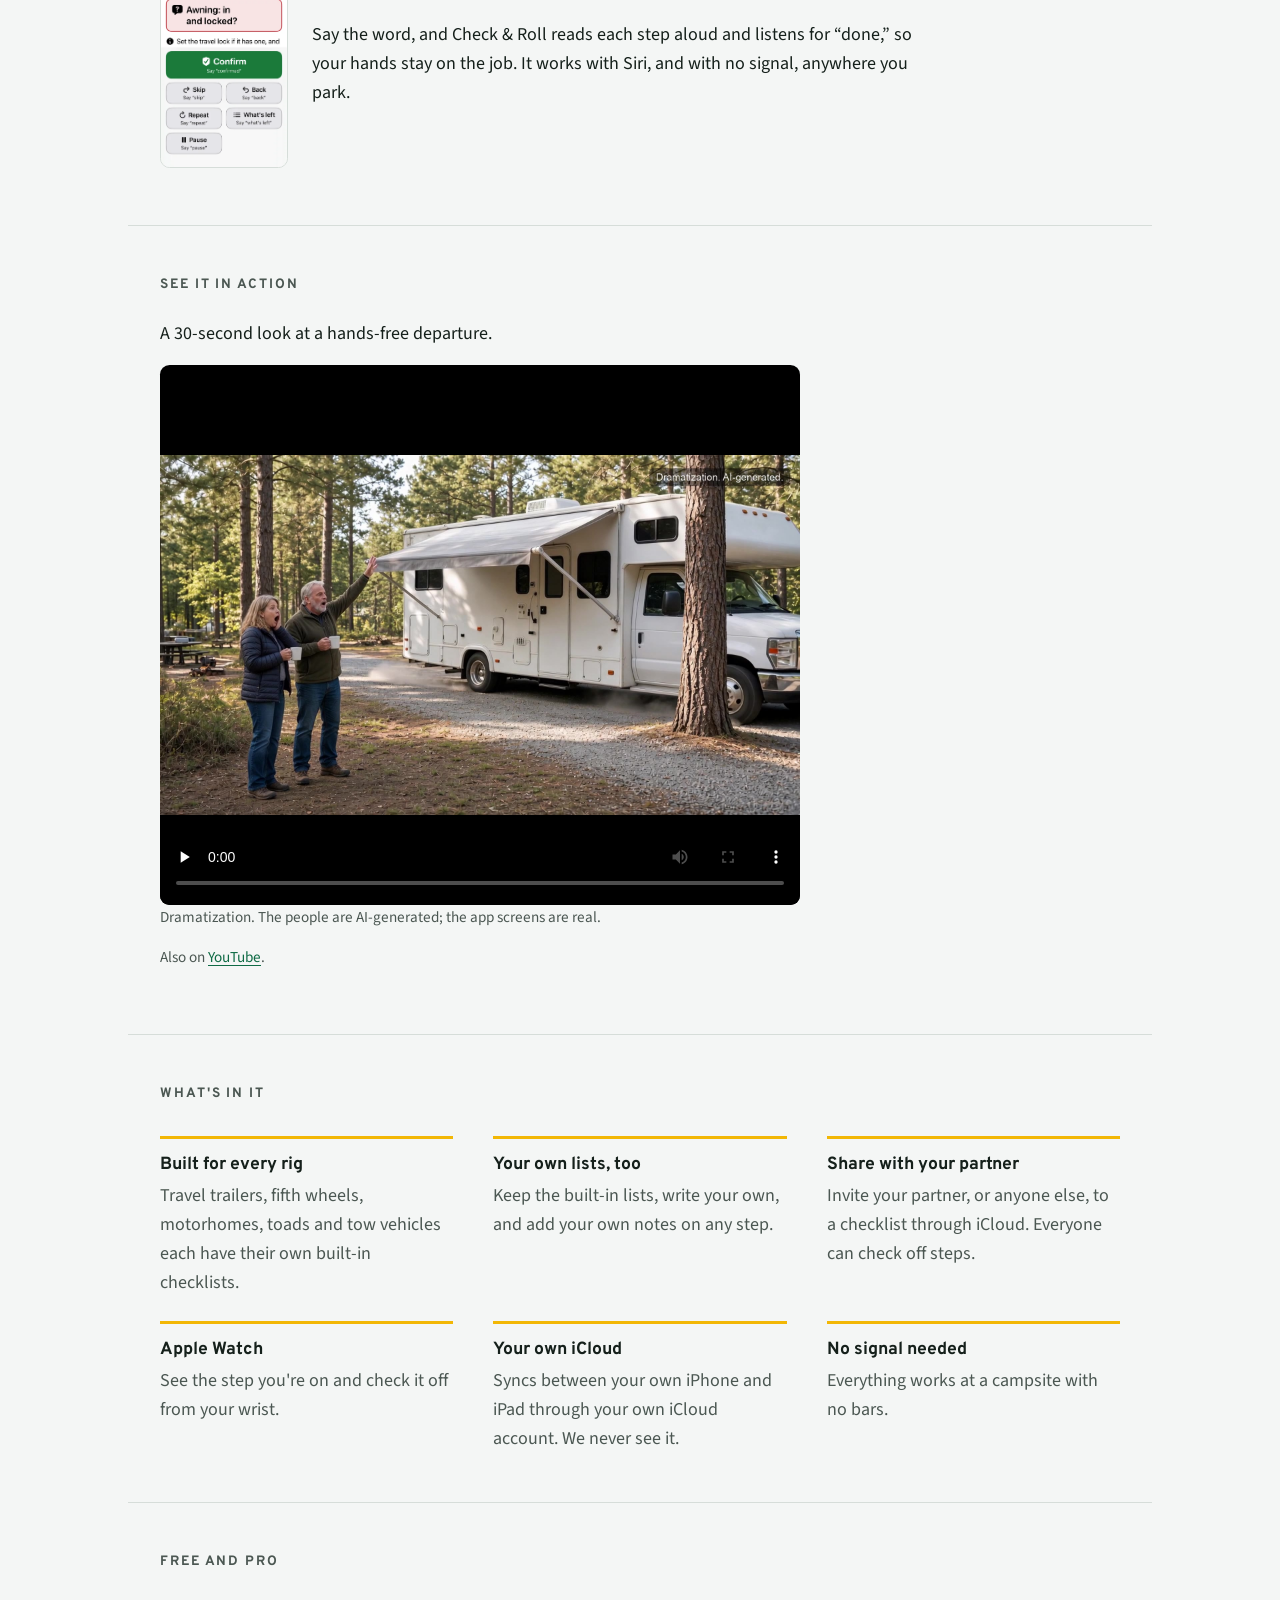
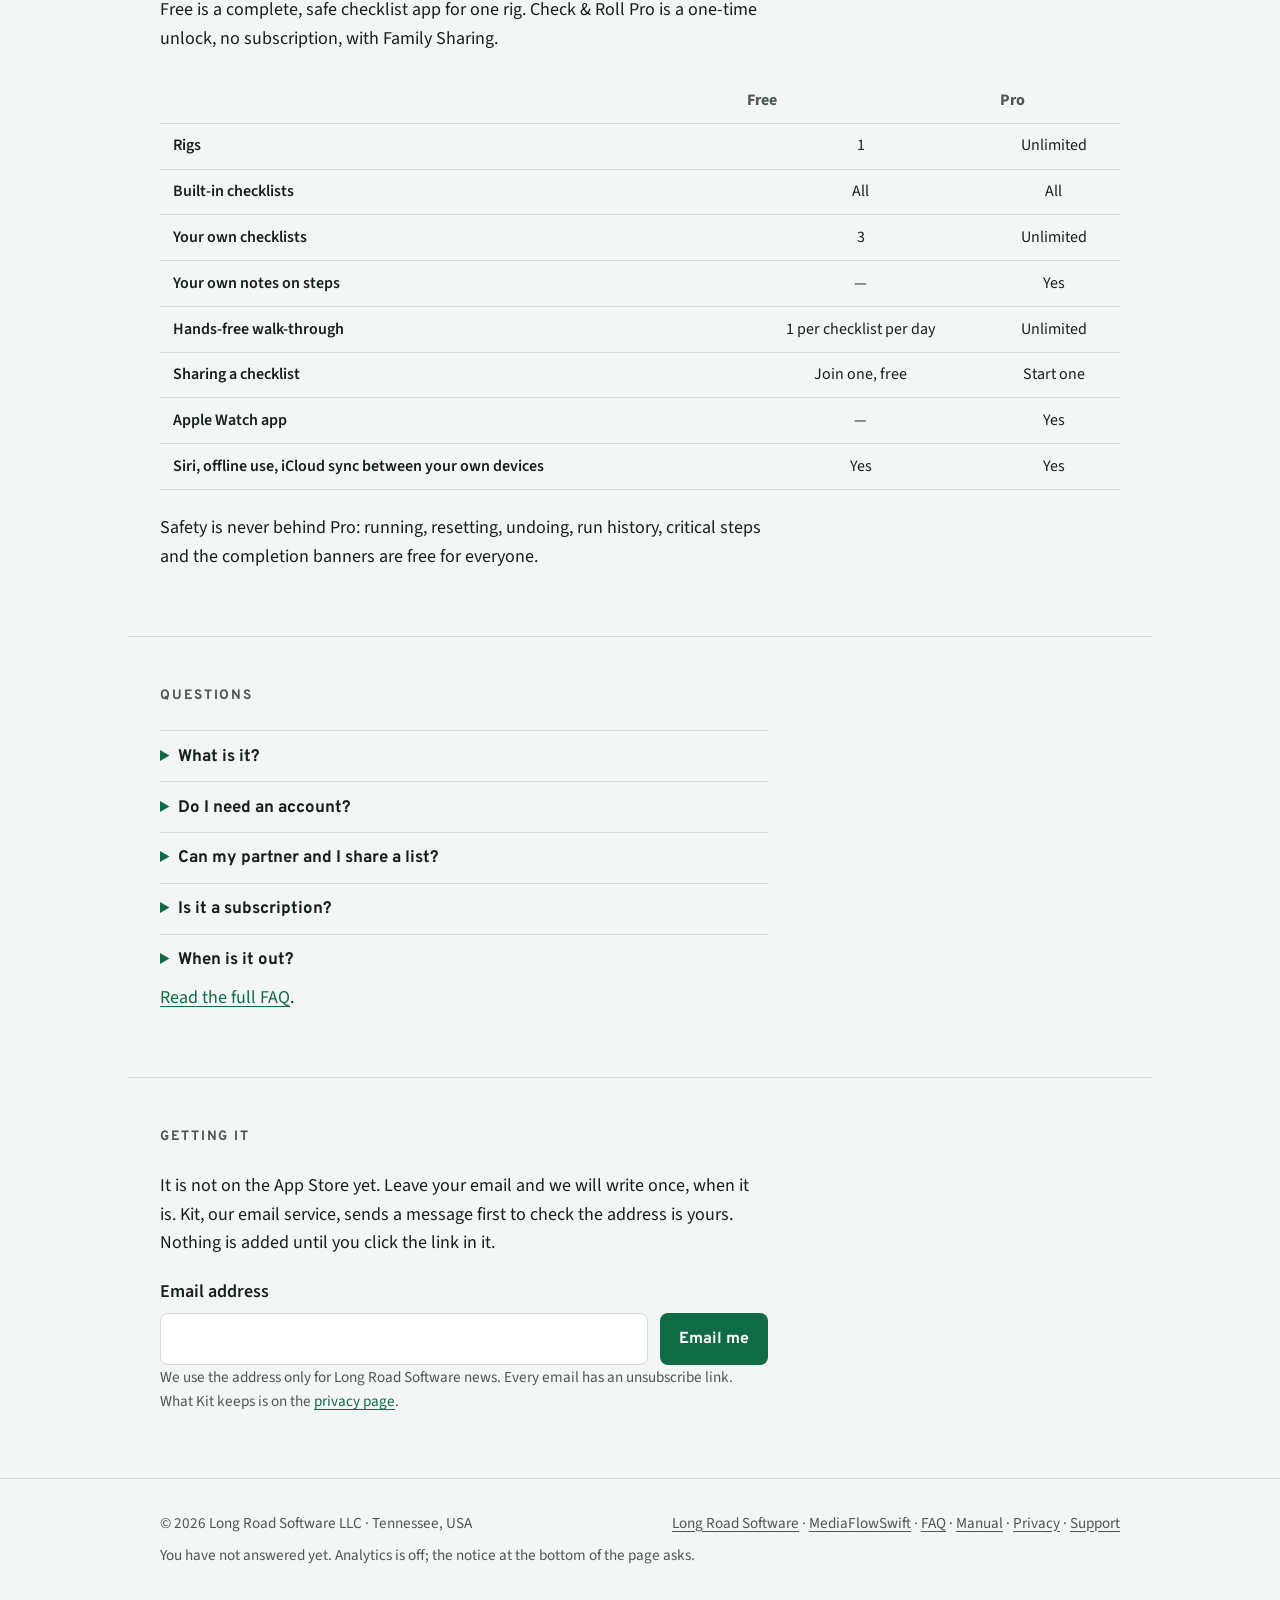
==== commit d0d87508: "Keep the menu at the top, and list products in a dropdown. The bar stays on screen while the page sc" ====
--- a/index.html
+++ b/index.html
@@ -36,6 +36,14 @@
 <header class="top wrap">
   <a class="sign" href="https://longroadsoftware.com/" aria-label="Long Road Software, home"><span>Long Road</span><span>Software</span></a>
   <nav aria-label="Sections">
+    <details class="menu-drop">
+      <summary>Products</summary>
+      <div class="menu-panel">
+        <a href="https://mediaflowswift.com/"><strong>MediaFlowSwift</strong><span>Footage manager for Mac</span></a>
+        <a href="https://checkandroll.app/" aria-current="page"><strong>Check &amp; Roll</strong><span>RV checklists for iPhone and iPad</span></a>
+        <a href="https://longroadsoftware.com/proof-copy/"><strong>Proof Copy</strong><span>Coming soon</span></a>
+      </div>
+    </details>
     <a href="/" aria-current="page">Check &amp; Roll</a>
     <a href="/faq/">FAQ</a>
     <a href="/support/">Support</a>
--- a/site.css
+++ b/site.css
@@ -75,6 +75,59 @@
 .top nav a { color: var(--ink); font: 600 1rem var(--display); text-decoration: none; }
 .top nav a:hover { color: var(--accent); }
 
+/* Sticky menu, with a Products dropdown */
+html { scroll-padding-top: 5.5rem; }
+header.top {
+  position: sticky; top: 0; z-index: 40;
+  background: color-mix(in srgb, var(--paper) 90%, transparent);
+  -webkit-backdrop-filter: saturate(140%) blur(12px);
+  backdrop-filter: saturate(140%) blur(12px);
+  border-bottom: 1px solid var(--line);
+  padding-block: 0.75rem;
+}
+.top nav { align-items: center; }
+.menu-drop { position: relative; }
+.menu-drop summary {
+  list-style: none; cursor: pointer;
+  color: var(--ink); font: 600 1rem var(--display);
+  padding: 0.45rem 0.1rem; min-height: 44px;
+  display: inline-flex; align-items: center; gap: 0.35rem;
+}
+.menu-drop summary::-webkit-details-marker { display: none; }
+.menu-drop summary::after {
+  content: ""; width: 0.45rem; height: 0.45rem;
+  border-right: 2px solid currentColor; border-bottom: 2px solid currentColor;
+  transform: translateY(-0.1rem) rotate(45deg);
+}
+.menu-drop[open] summary::after { transform: translateY(0.15rem) rotate(225deg); }
+.menu-panel {
+  display: none; position: absolute; top: calc(100% + 0.35rem); left: 0; z-index: 50;
+  min-width: 18rem; padding: 0.4rem;
+  background: var(--paper-2); border: 1px solid var(--line); border-radius: 0.7rem;
+  box-shadow: 0 16px 40px -18px rgba(0, 0, 0, 0.45);
+}
+.menu-drop[open] .menu-panel,
+.menu-drop:hover .menu-panel,
+.menu-drop:focus-within .menu-panel { display: block; }
+.top .menu-panel a {
+  display: block; padding: 0.55rem 0.7rem; border-radius: 0.45rem;
+  color: var(--ink); text-decoration: none; font: 400 1rem var(--body);
+}
+.top .menu-panel a:hover,
+.top .menu-panel a[aria-current="page"] { background: color-mix(in srgb, var(--accent) 14%, transparent); color: var(--ink); }
+.top .menu-panel a strong { display: block; font: 700 1rem var(--display); }
+.top .menu-panel a span { display: block; margin-top: 0.1rem; font: 400 0.9rem var(--body); color: var(--ink-2); }
+@media (max-width: 40rem) {
+  header.top { flex-wrap: nowrap; gap: 0.75rem; }
+  .top nav { flex-wrap: nowrap; overflow-x: auto; min-width: 0; gap: 0.75rem; }
+  .menu-drop { flex: none; }
+  .menu-panel {
+    position: fixed; left: 0.75rem; right: 0.75rem; top: 5.75rem;
+    min-width: 0; width: auto;
+  }
+}
+
+
 /* Opening */
 .hero { padding-block: 3rem 2.5rem; }
 @media (min-width: 48rem) { .hero { padding-block: 5rem 3.5rem; } }
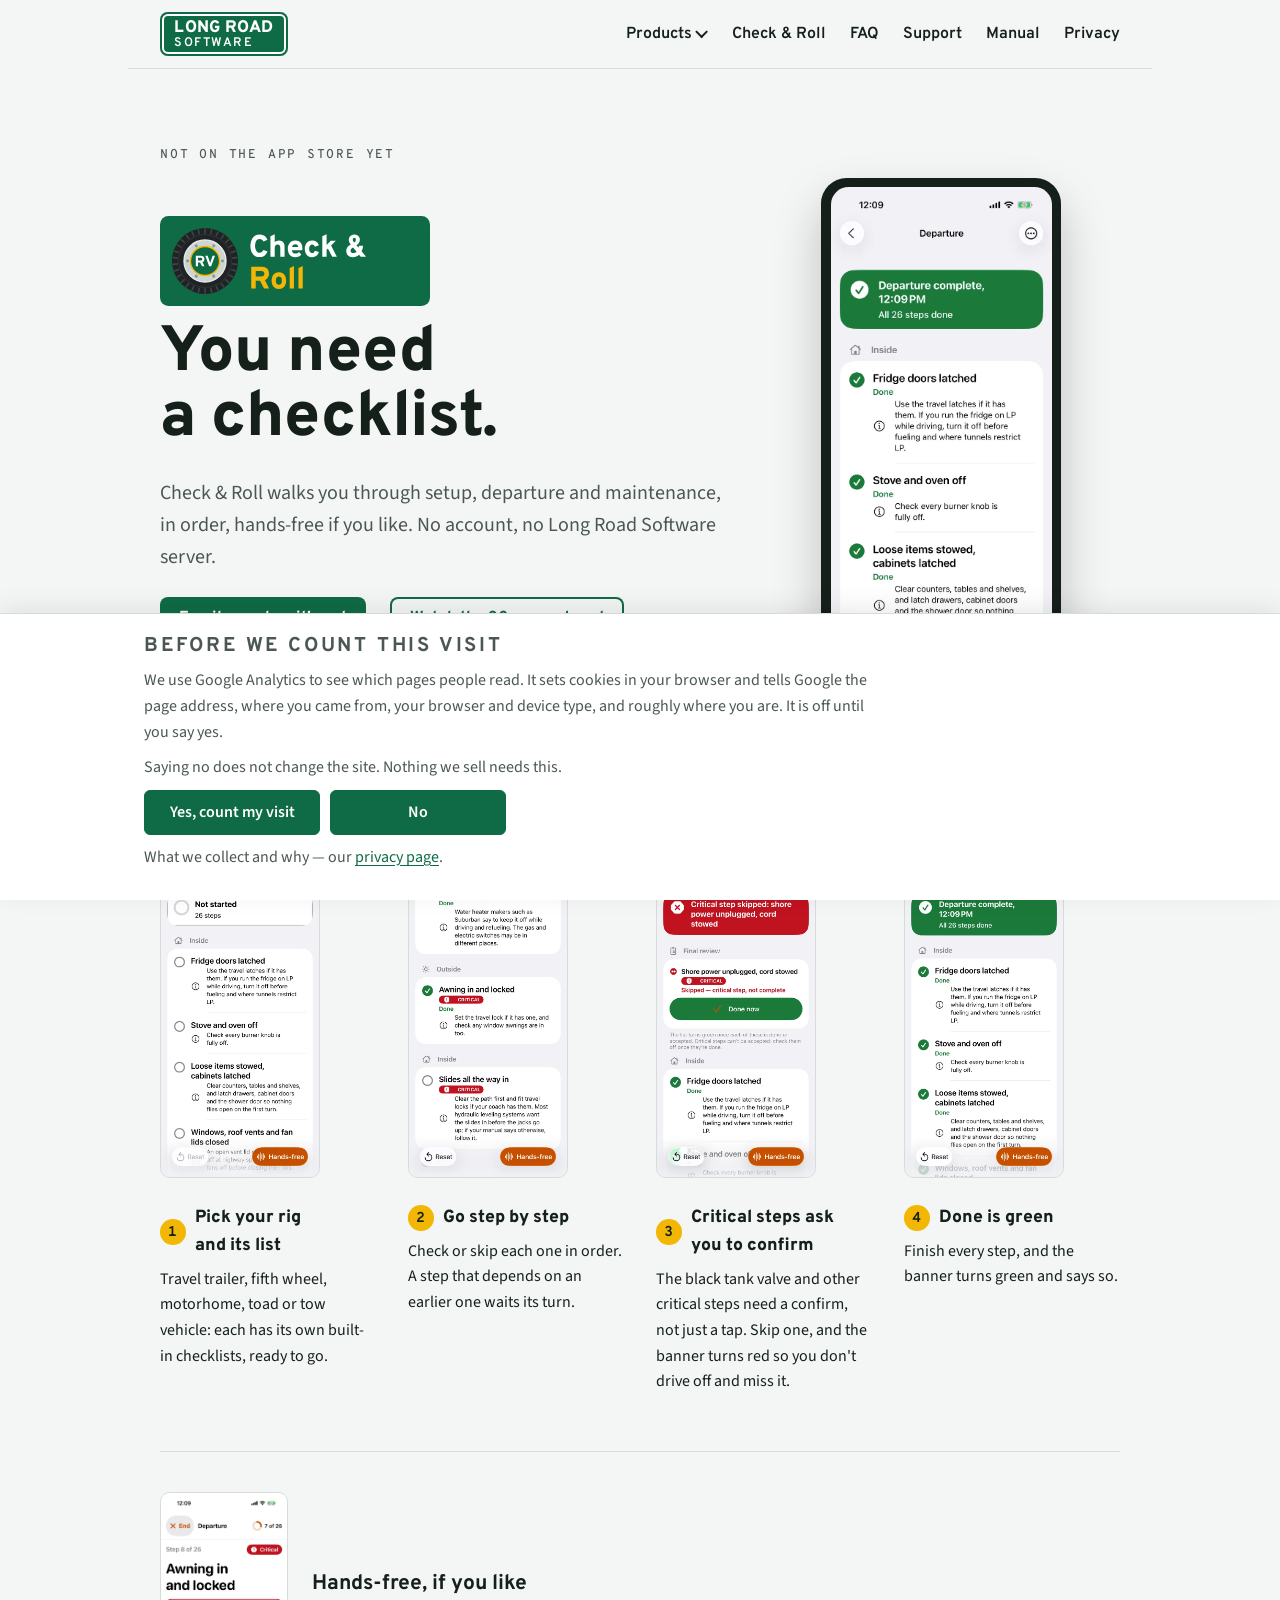
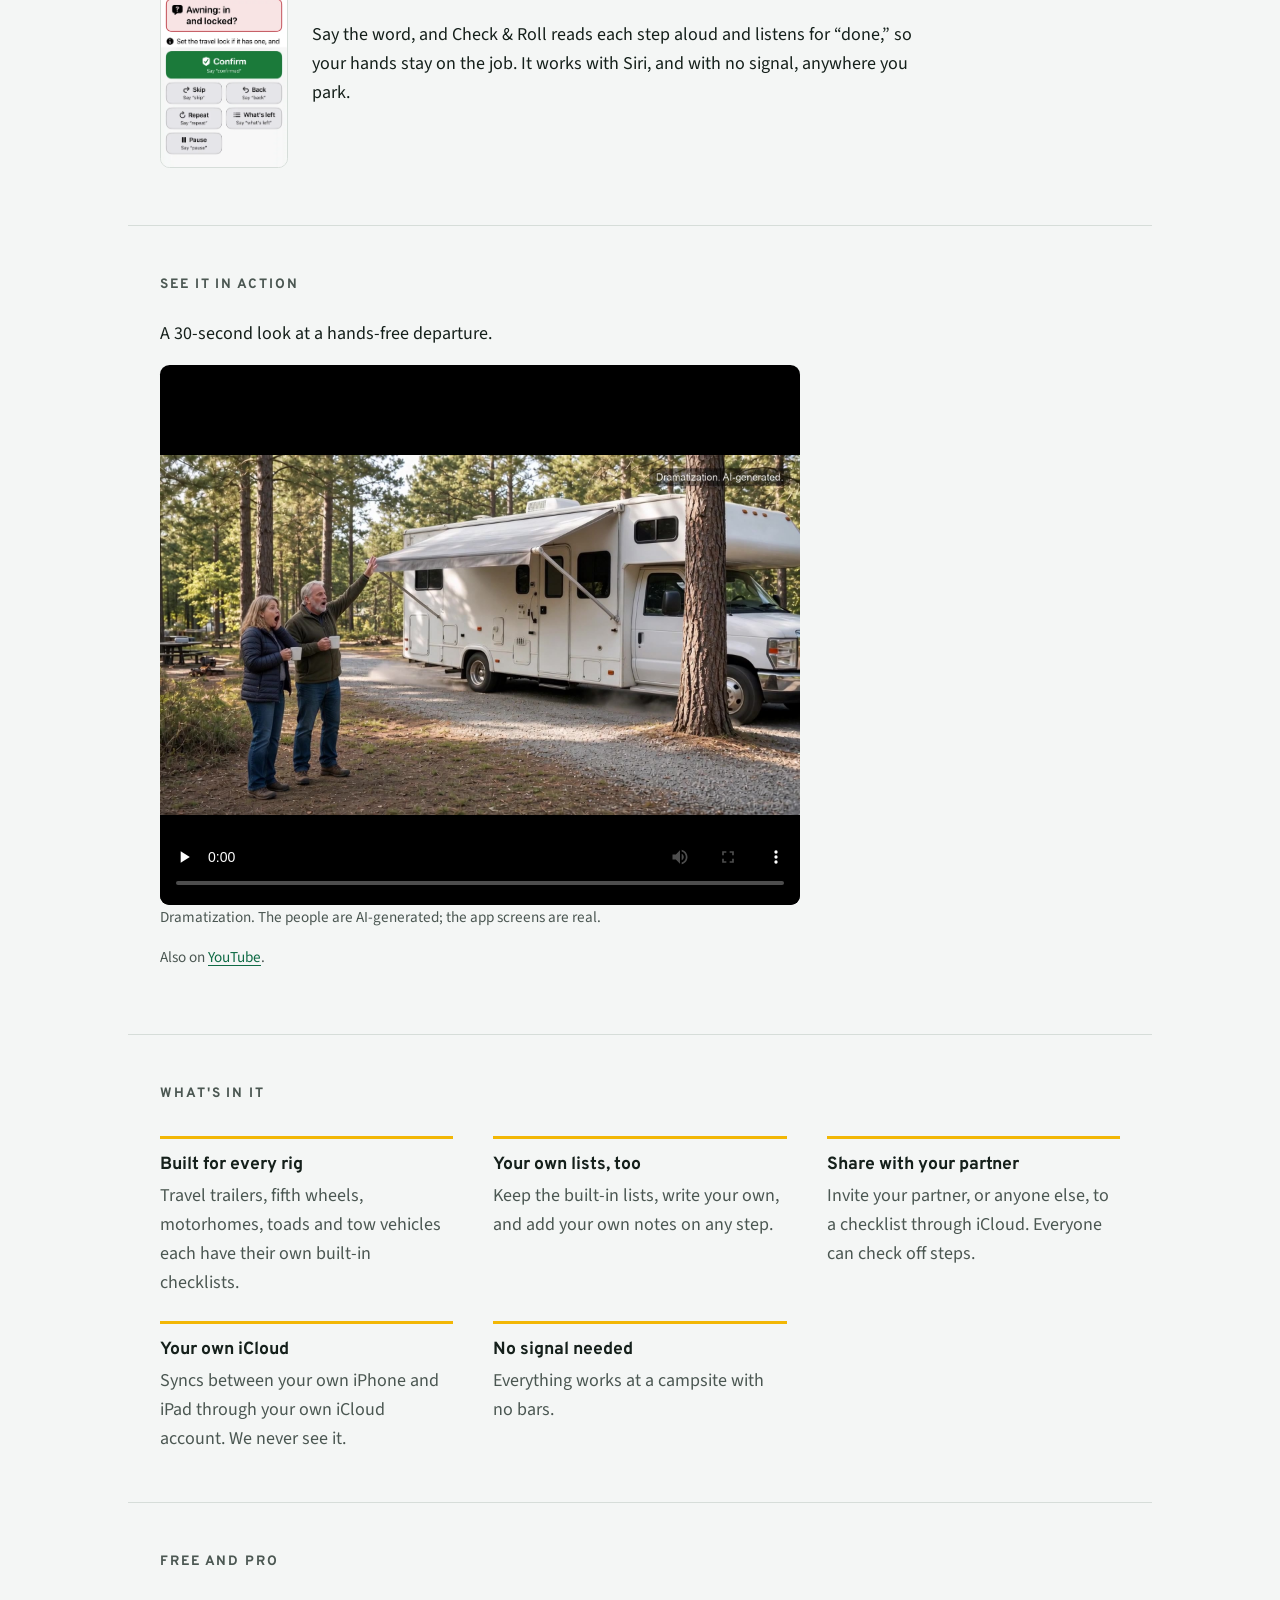
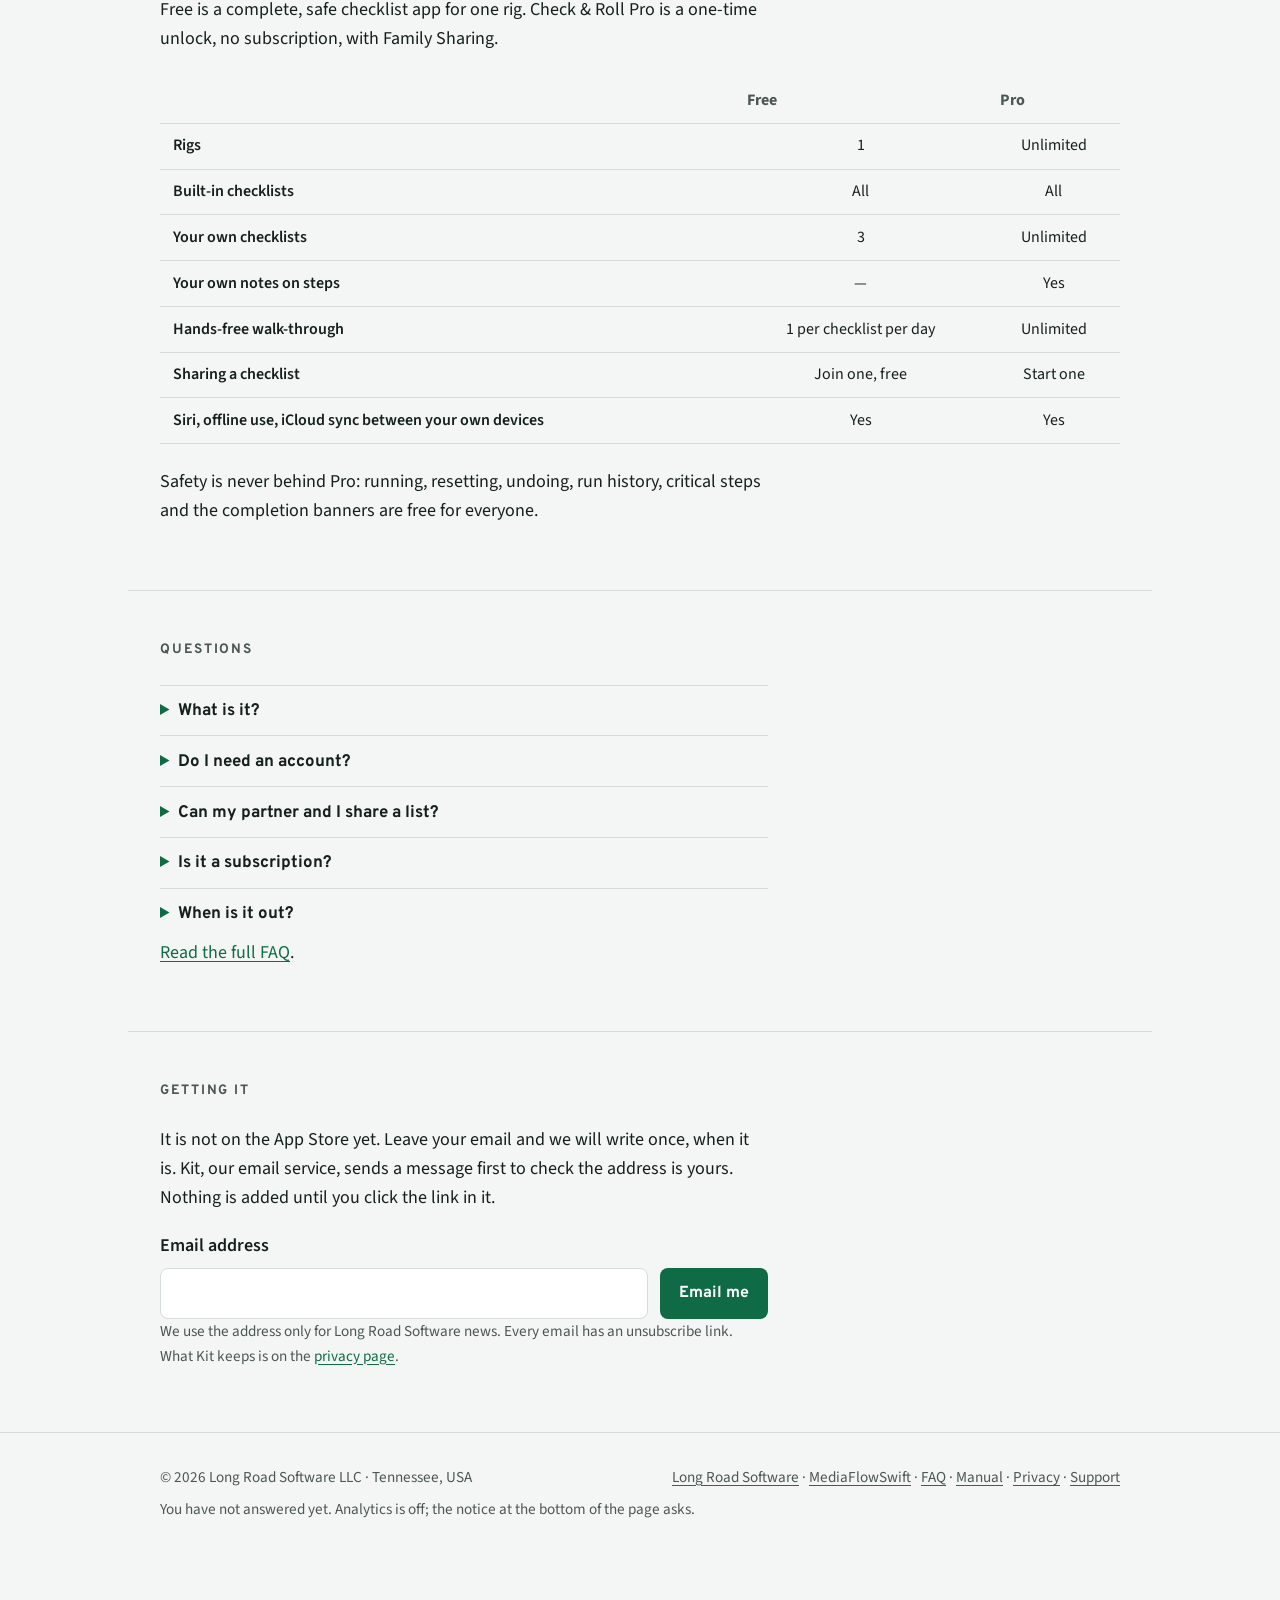
==== commit c0b46b39: "Take the Apple Watch off the site (it's 1.1, a separate add-on; decisions 45, 77); say iPhone and iP" ====
--- a/index.html
+++ b/index.html
@@ -145,7 +145,6 @@
       <li><strong>Built for every rig</strong><span>Travel trailers, fifth wheels, motorhomes, toads and tow vehicles each have their own built-in checklists.</span></li>
       <li><strong>Your own lists, too</strong><span>Keep the built-in lists, write your own, and add your own notes on any step.</span></li>
       <li><strong>Share with your partner</strong><span>Invite your partner, or anyone else, to a checklist through iCloud. Everyone can check off steps.</span></li>
-      <li><strong>Apple Watch</strong><span>See the step you're on and check it off from your wrist.</span></li>
       <li><strong>Your own iCloud</strong><span>Syncs between your own iPhone and iPad through your own iCloud account. We never see it.</span></li>
       <li><strong>No signal needed</strong><span>Everything works at a campsite with no bars.</span></li>
     </ul>
@@ -163,7 +162,6 @@
         <tr><th scope="row">Your own notes on steps</th><td>&mdash;</td><td>Yes</td></tr>
         <tr><th scope="row">Hands-free walk-through</th><td>1 per checklist per day</td><td>Unlimited</td></tr>
         <tr><th scope="row">Sharing a checklist</th><td>Join one, free</td><td>Start one</td></tr>
-        <tr><th scope="row">Apple Watch app</th><td>&mdash;</td><td>Yes</td></tr>
         <tr><th scope="row">Siri, offline use, iCloud sync between your own devices</th><td>Yes</td><td>Yes</td></tr>
       </tbody>
     </table>
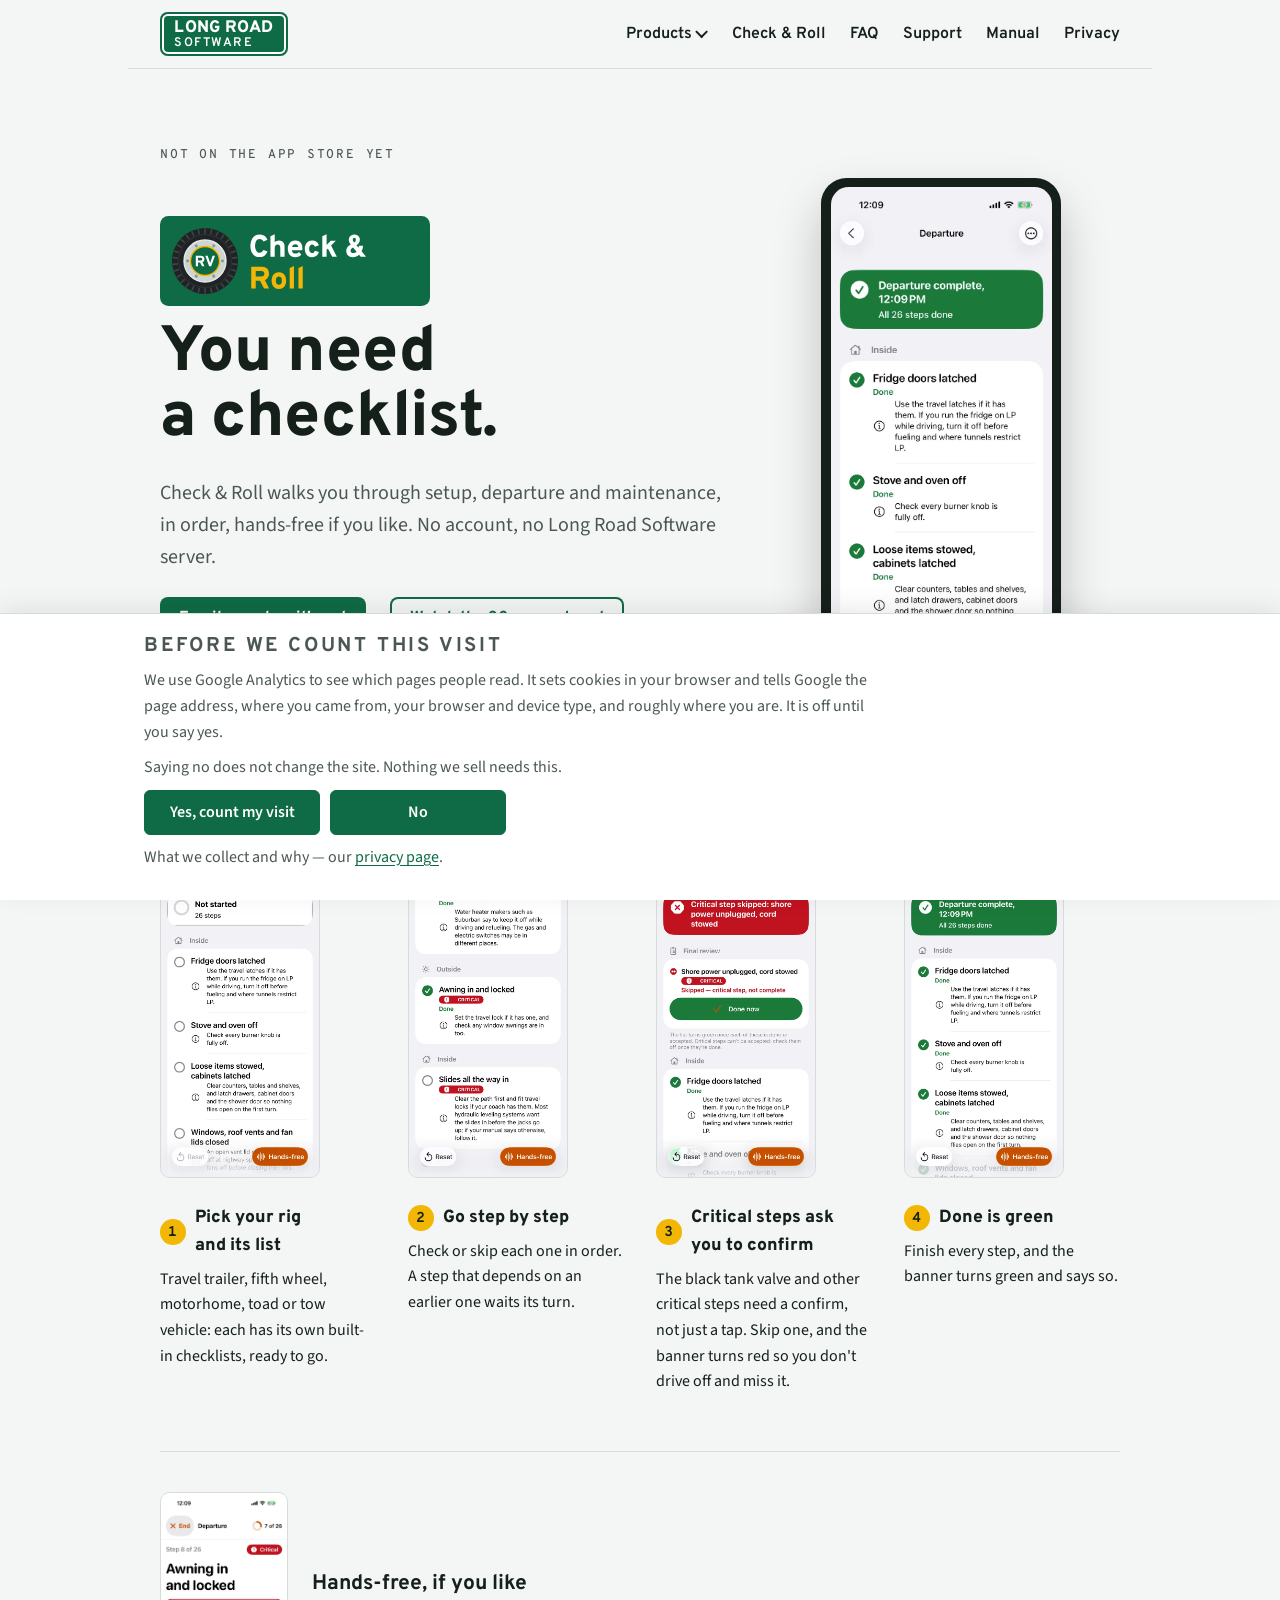
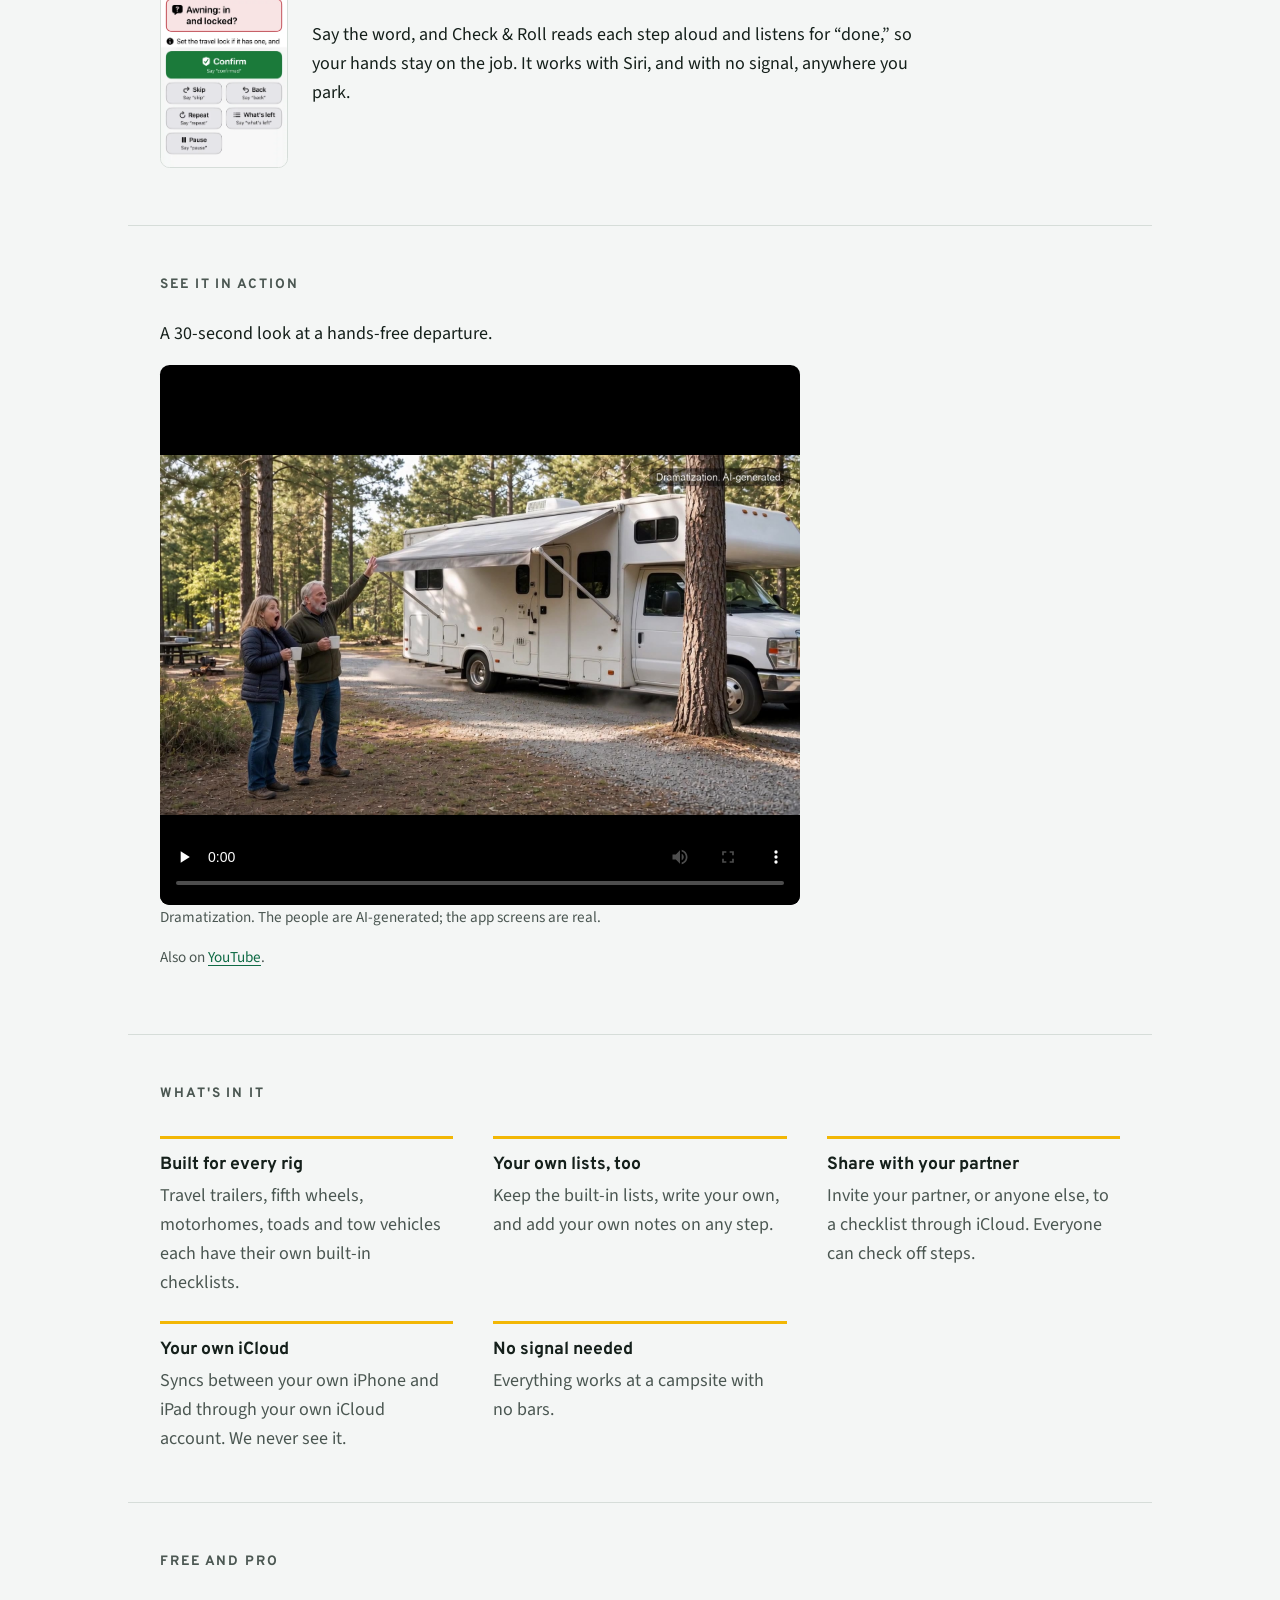
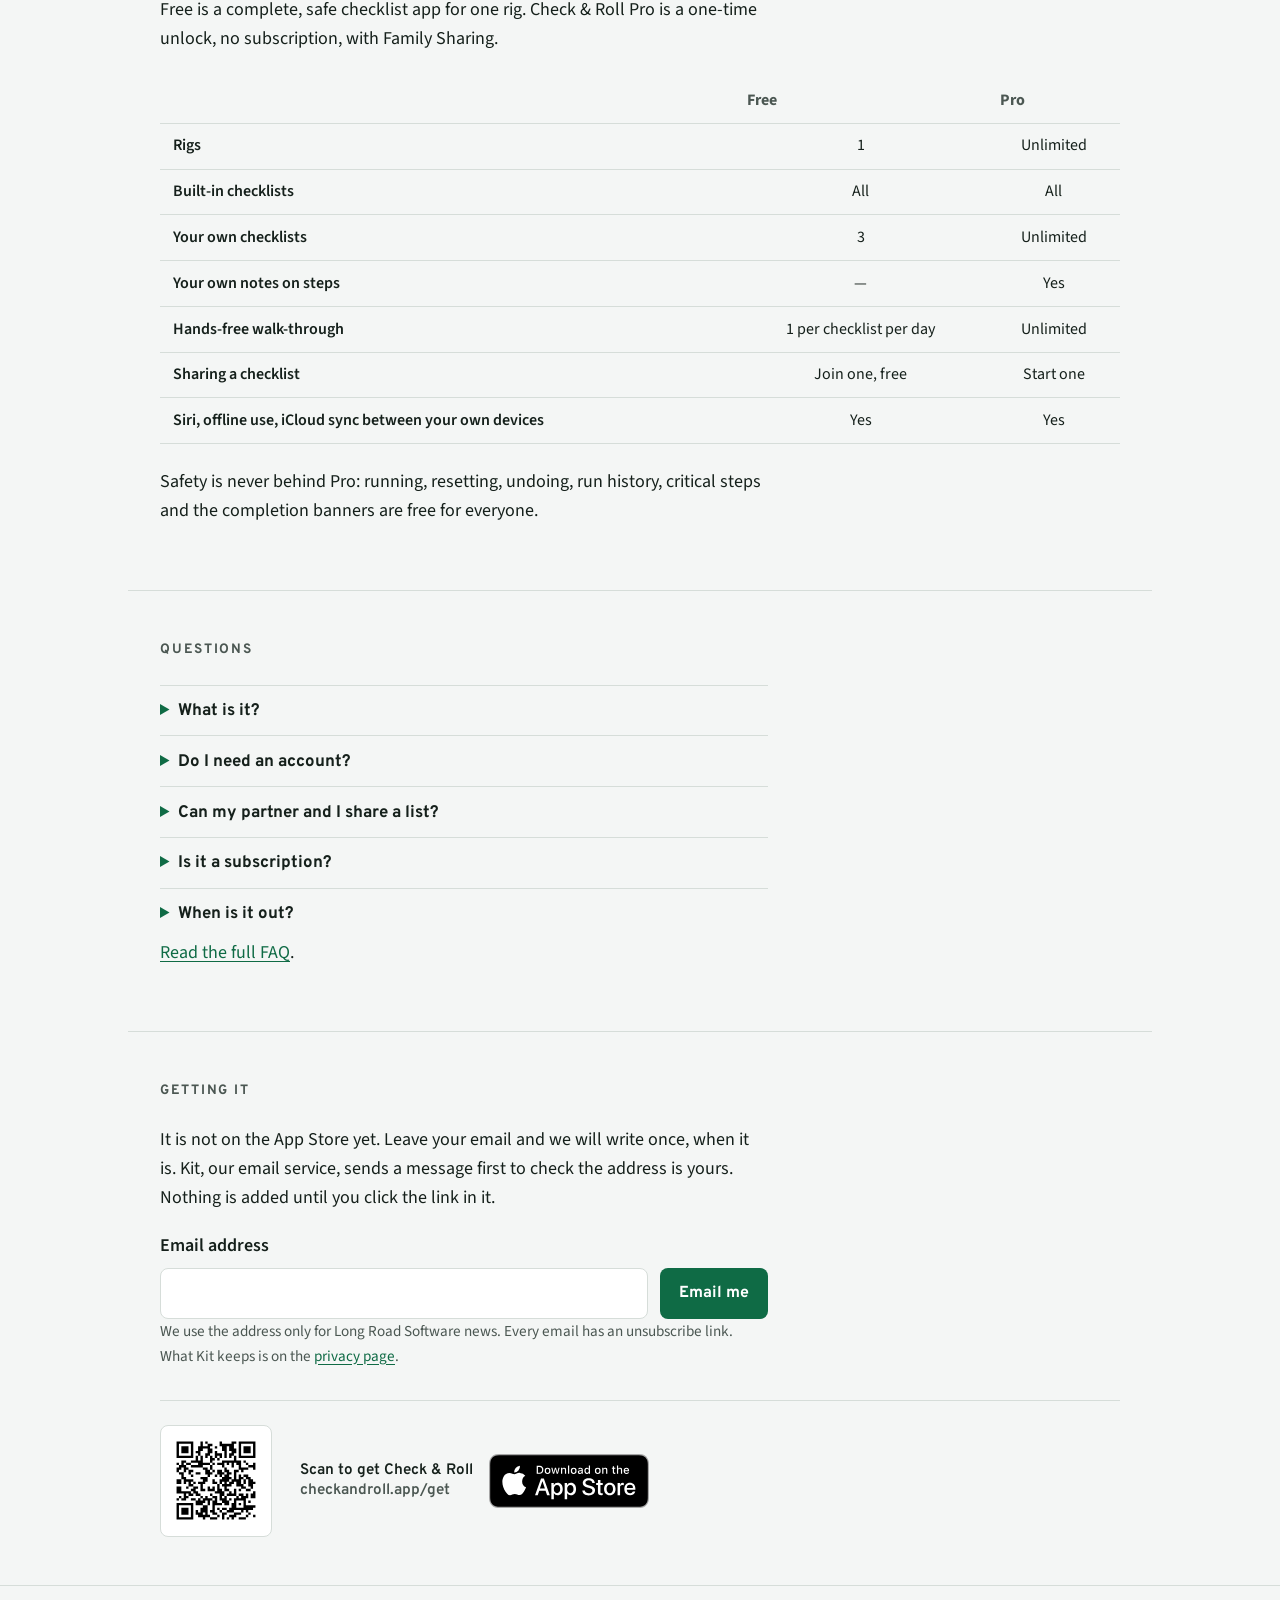
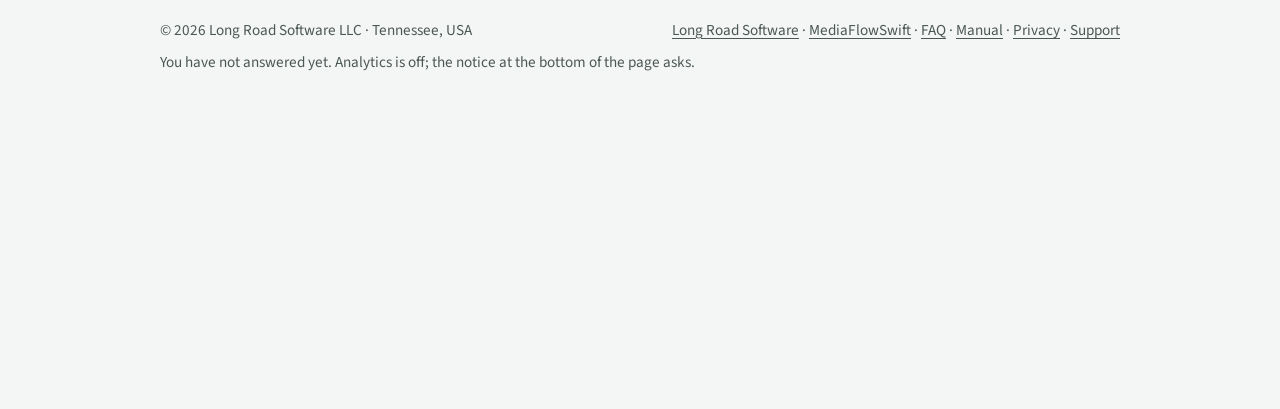
==== commit c49bbc68: "Paperclip: LON-4642 — checkandroll.app/get QR code, Apple App Store badge, redirect page" ====
--- a/index.html
+++ b/index.html
@@ -206,6 +206,16 @@
       </div>
     </form>
     <p class="fine">We use the address only for Long Road Software news. Every email has an unsubscribe link. What Kit keeps is on the <a href="https://mediaflowswift.com/privacy.html#email-list">privacy page</a>.</p>
+
+    <div class="get-app">
+      <img class="get-app-qr" src="/images/checkandroll-qr.svg" width="180" height="180" alt="QR code for checkandroll.app/get" loading="lazy">
+      <div class="get-app-copy">
+        <p class="get-app-caption">Scan to get Check &amp; Roll<br><span class="fine">checkandroll.app/get</span></p>
+        <a href="https://checkandroll.app/get" aria-label="Download Check & Roll on the App Store">
+          <img src="/images/app-store-badge.svg" width="160" height="53" alt="Download on the App Store">
+        </a>
+      </div>
+    </div>
   </section>
 </main>
 
--- a/site.css
+++ b/site.css
@@ -299,3 +299,16 @@
 .notify input:focus-visible { outline: 3px solid var(--stripe); outline-offset: 2px; }
 .notify .button { border: 0; cursor: pointer; }
 .fine { color: var(--ink-2); font-size: 0.95rem; }
+
+/* Get the app: QR code + Apple's official badge, same block on home and support */
+.get-app {
+  display: flex; flex-wrap: wrap; align-items: center; gap: 1.25rem 1.75rem;
+  margin-top: 2rem; padding-top: 1.5rem; border-top: 1px solid var(--line);
+}
+.get-app-qr {
+  width: 7rem; height: 7rem; flex: none;
+  background: #ffffff; padding: 0.4rem; border: 1px solid var(--line); border-radius: 0.5rem;
+}
+.get-app-copy { display: flex; flex-wrap: wrap; align-items: center; gap: 1rem; }
+.get-app-caption { margin: 0; font: 600 0.95rem/1.3 var(--display); }
+.get-app-copy img { display: block; }
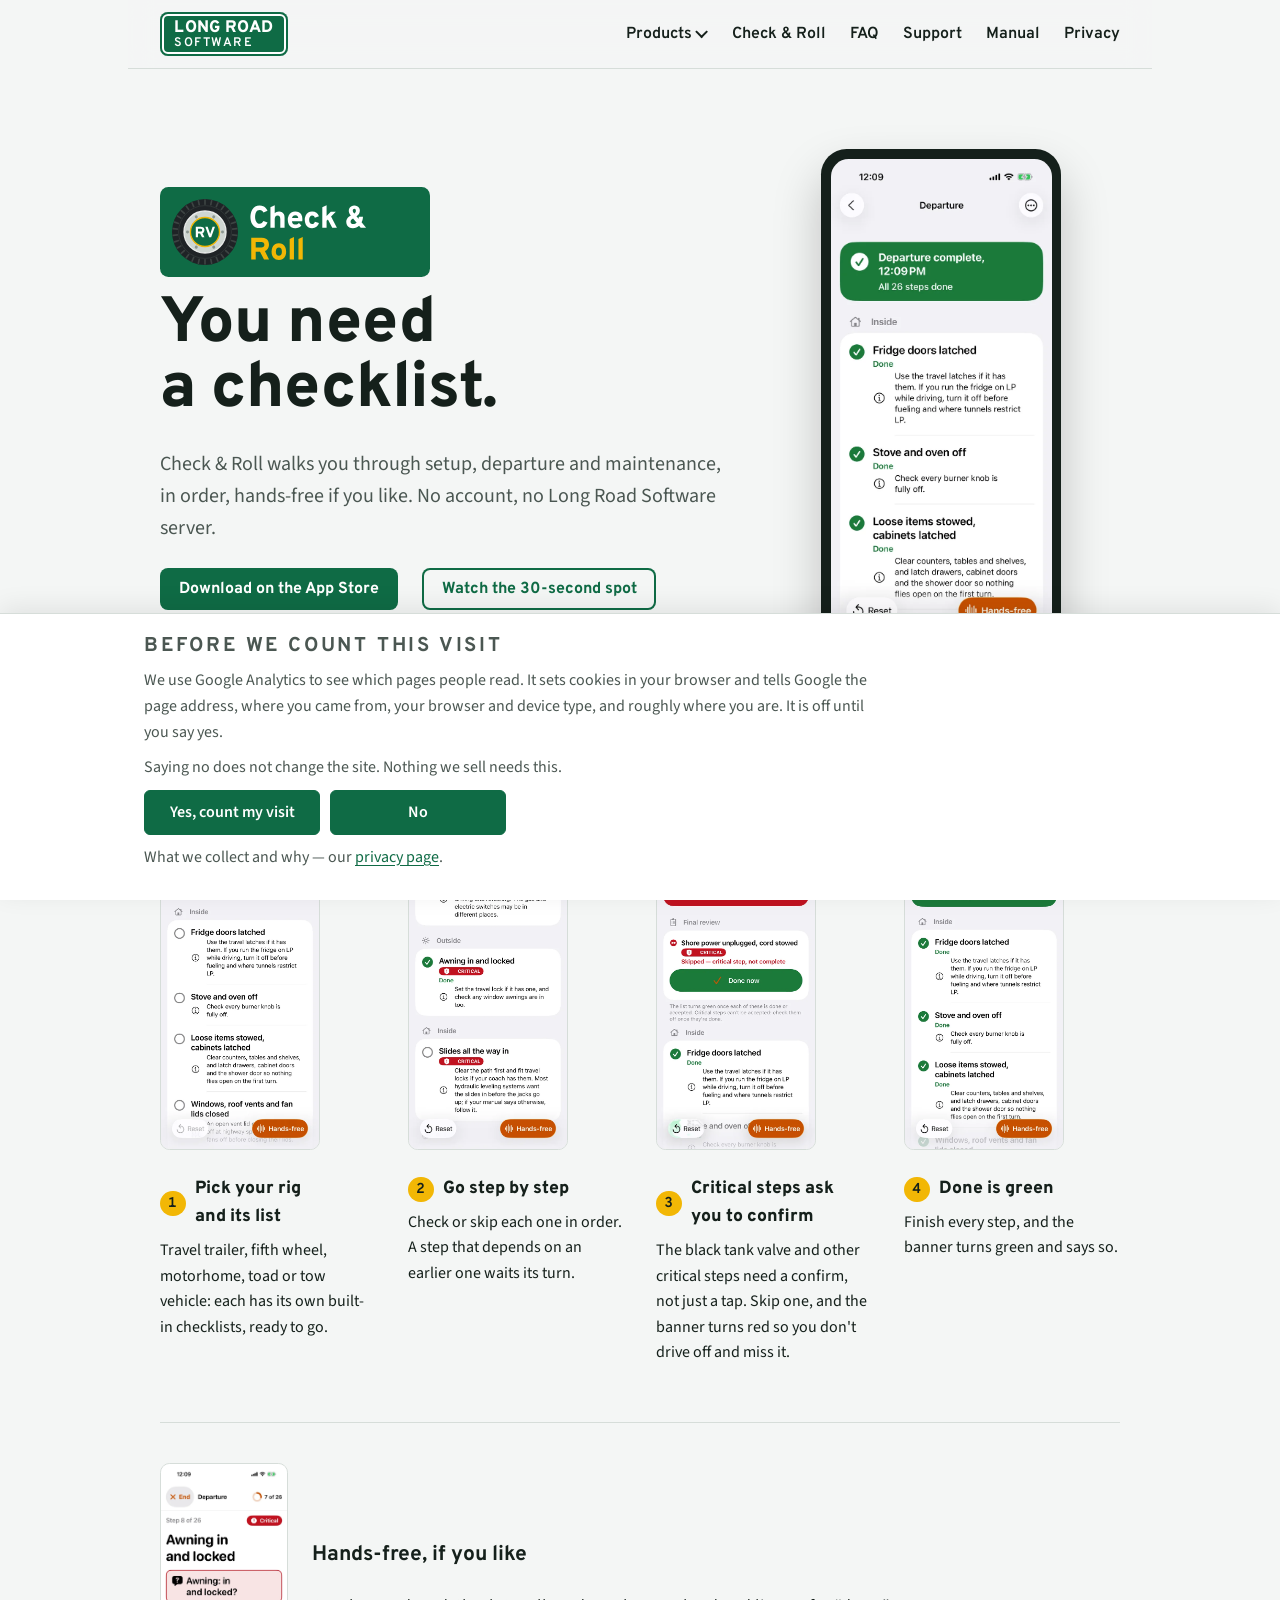
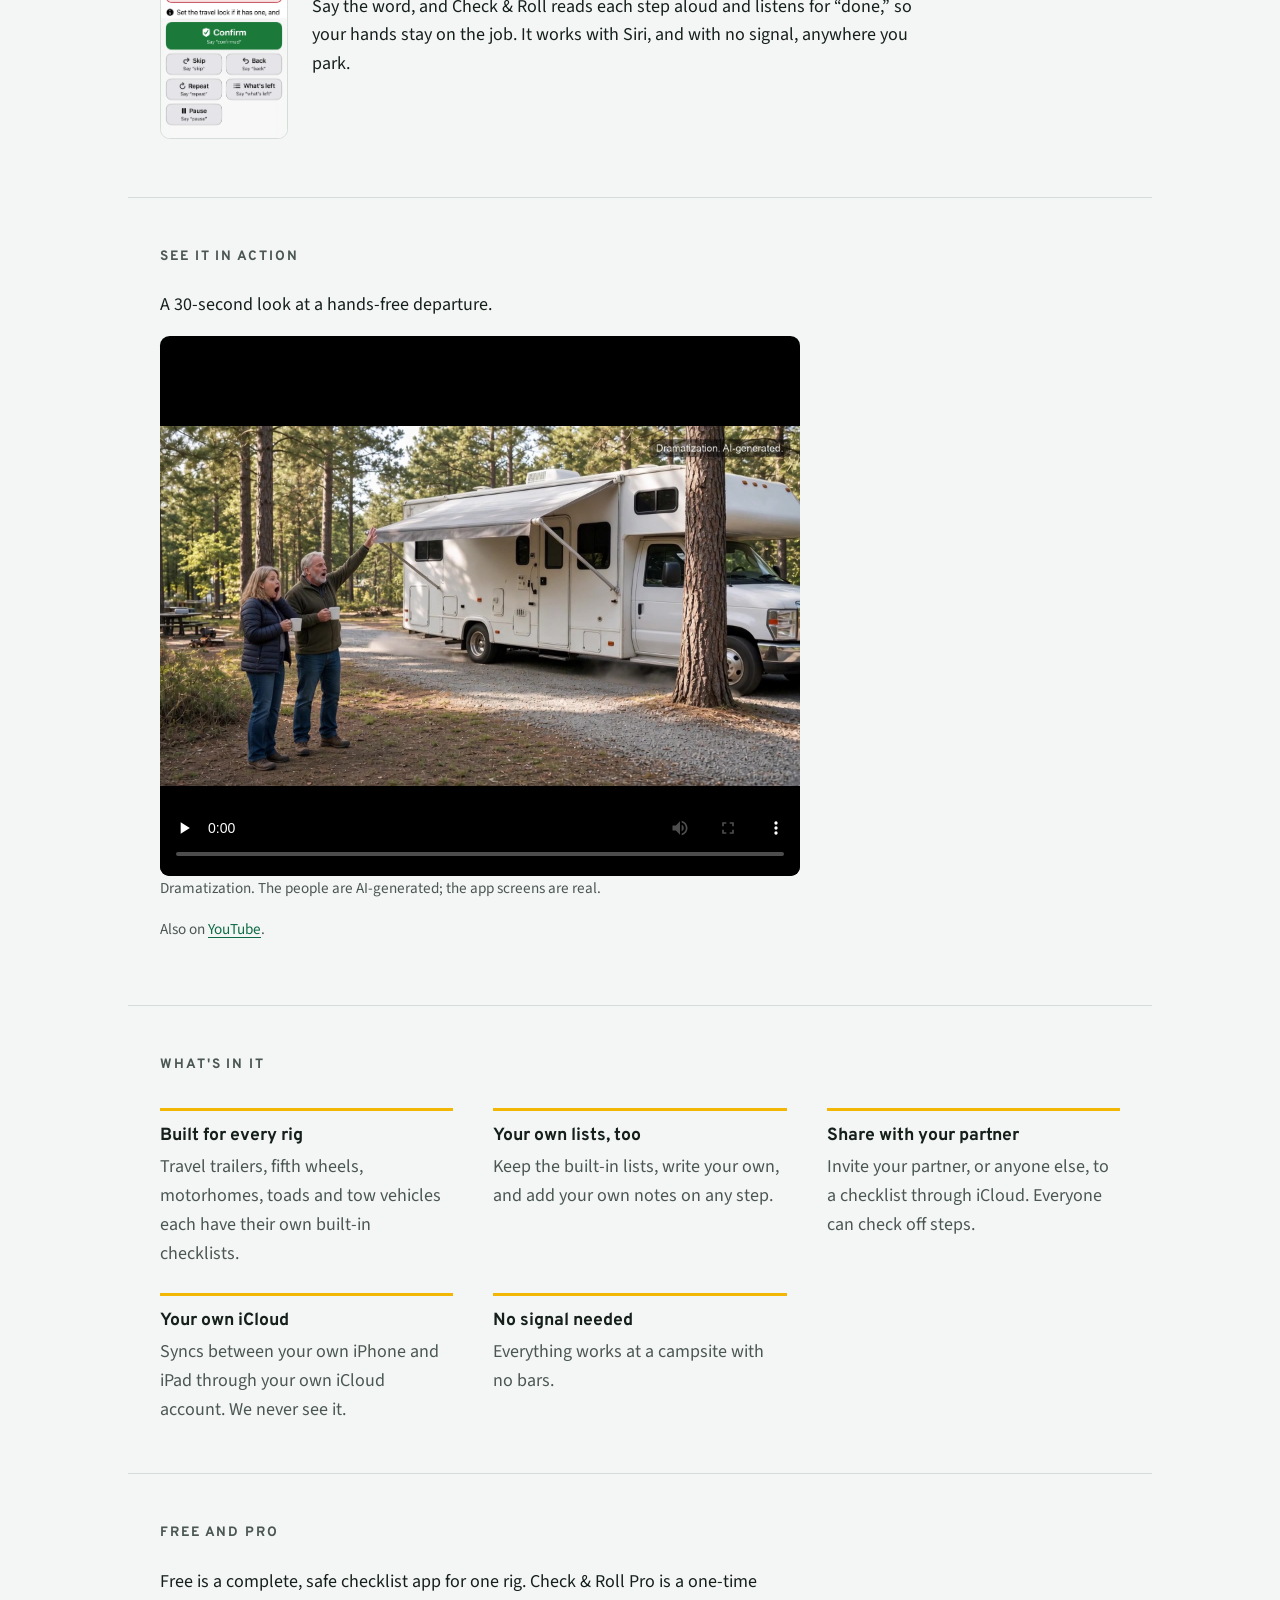
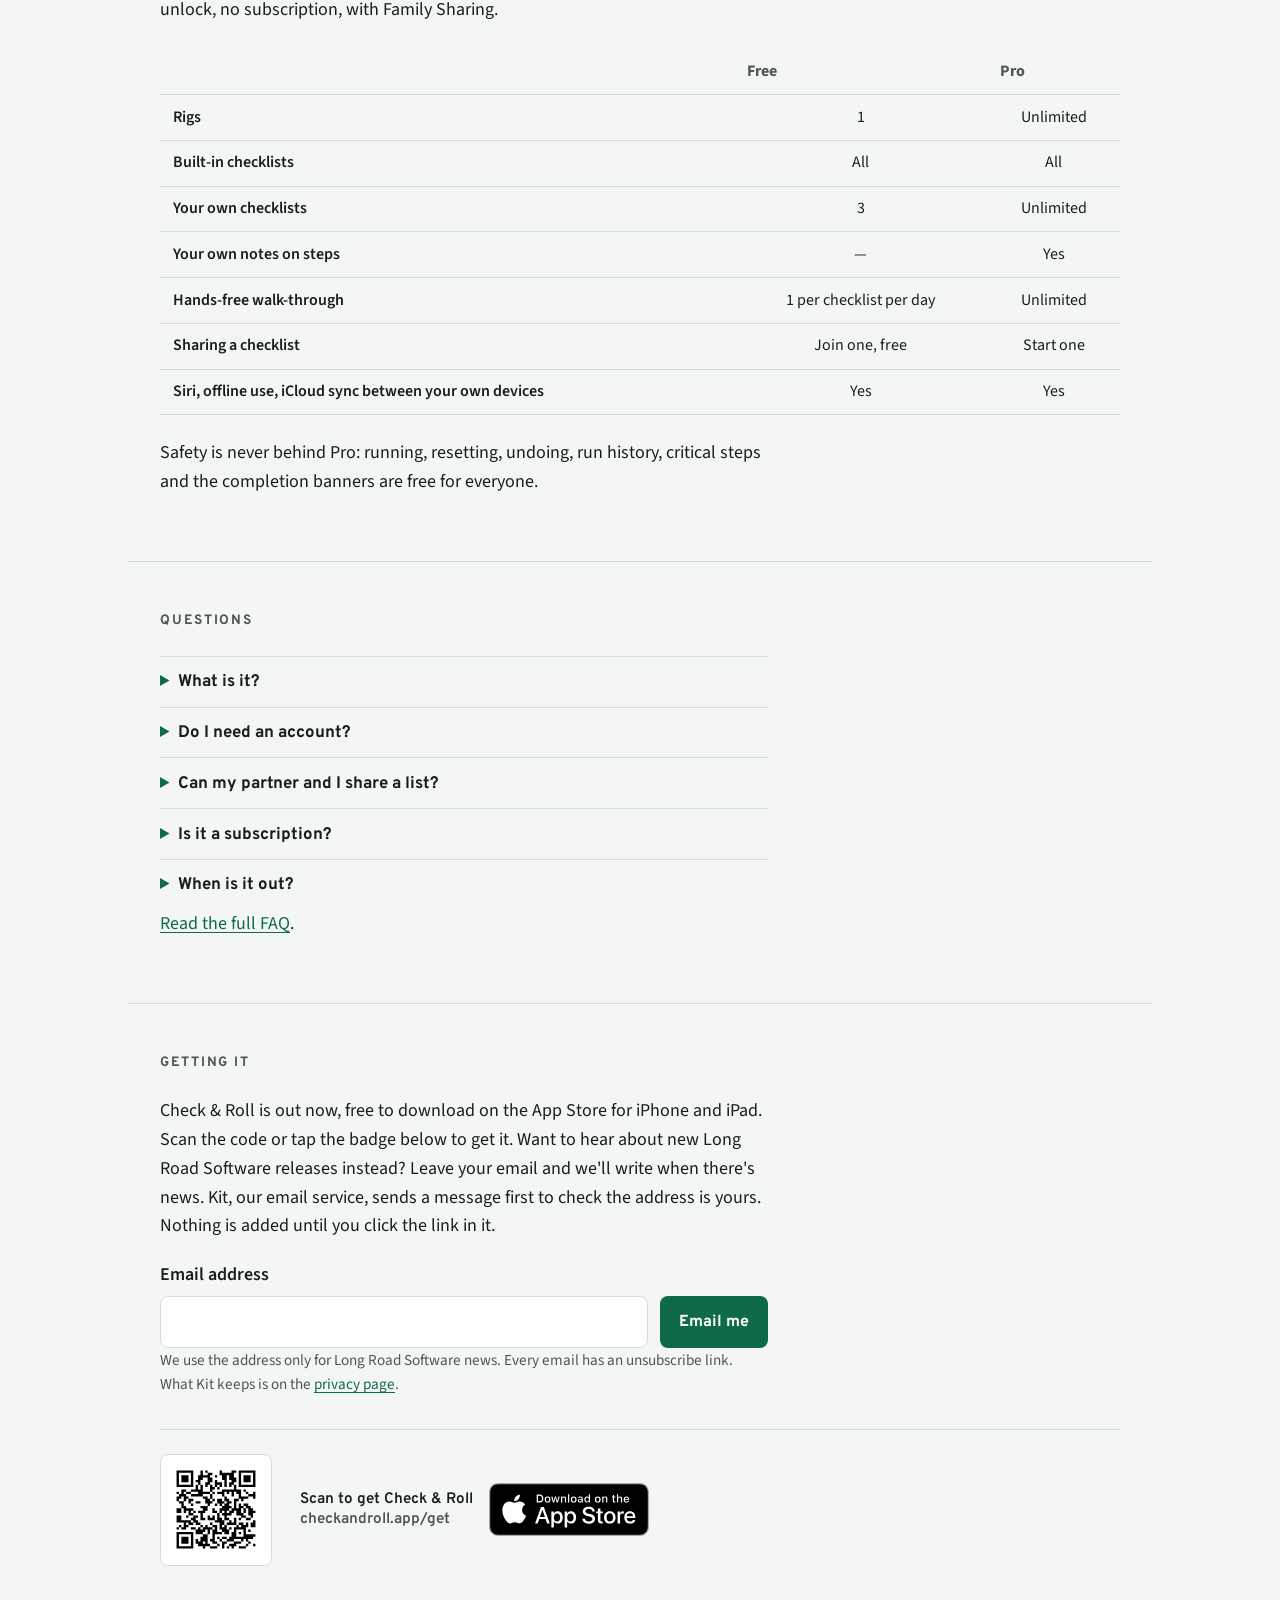
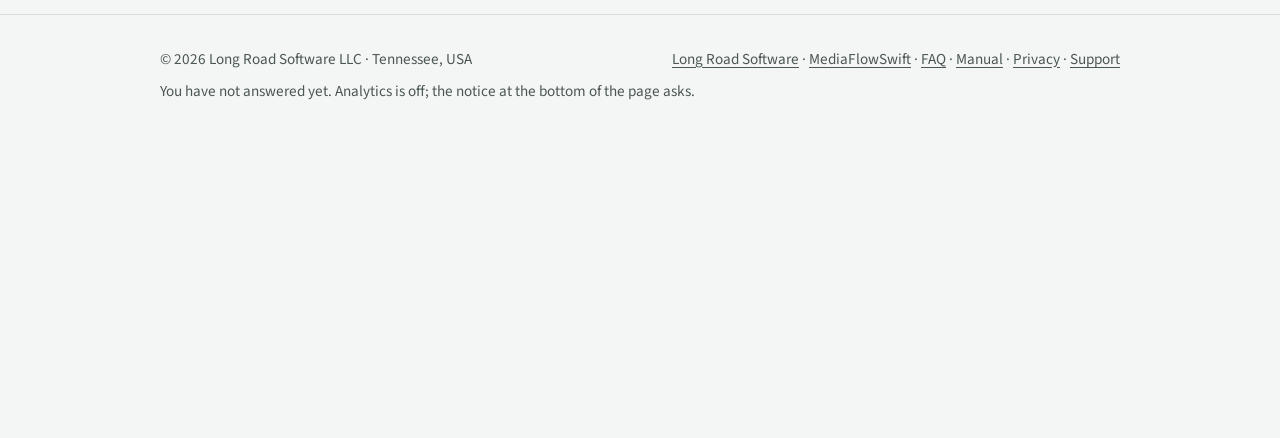
==== commit ef10107f: "content: launch-day copy - flip hero, meta and FAQ off coming-soon (LON-4703)" ====
--- a/index.html
+++ b/index.html
@@ -4,14 +4,14 @@
 <meta charset="utf-8">
 <meta name="viewport" content="width=device-width, initial-scale=1">
 <title>Check &amp; Roll — RV checklist app for iPhone and iPad | Long Road Software</title>
-<meta name="description" content="Check & Roll walks RV owners through setup, departure and maintenance, step by step and hands-free if you like. No account, no Long Road Software server. Not on the App Store yet.">
+<meta name="description" content="Check & Roll walks RV owners through setup, departure and maintenance, step by step and hands-free if you like. No account, no Long Road Software server.">
 <link rel="canonical" href="https://checkandroll.app/">
 <link rel="icon" href="/favicon.svg" type="image/svg+xml">
 <link rel="apple-touch-icon" href="/images/icon-512.png">
 <meta property="og:type" content="website">
 <meta property="og:site_name" content="Check &amp; Roll">
 <meta property="og:title" content="Check & Roll — RV checklist app for iPhone and iPad">
-<meta property="og:description" content="Check & Roll walks RV owners through setup, departure and maintenance, step by step and hands-free if you like. No account, no Long Road Software server. Not on the App Store yet.">
+<meta property="og:description" content="Check & Roll walks RV owners through setup, departure and maintenance, step by step and hands-free if you like. No account, no Long Road Software server.">
 <meta property="og:url" content="https://checkandroll.app/">
 <meta property="og:image" content="https://checkandroll.app/images/og-image.png">
 <meta property="og:image:width" content="1200">
@@ -54,14 +54,13 @@
 
 <main>
   <div class="wrap hero">
-    <p class="marker">Not on the App Store yet</p>
     <div class="hero-grid">
       <div class="hero-copy">
         <img class="product-badge" src="/images/check-and-roll-badge.svg" width="270" height="90" alt="Check &amp; Roll">
         <h1>You need a checklist.</h1>
         <p class="lede">Check &amp; Roll walks you through setup, departure and maintenance, in order, hands-free if you like. No account, no Long Road Software server.</p>
         <div class="actions">
-          <a class="button" href="#notify">Email me when it's out</a>
+          <a class="button" href="https://apps.apple.com/app/id6825395980">Download on the App Store</a>
           <a class="button secondary" href="#video">Watch the 30-second spot</a>
         </div>
       </div>
@@ -109,7 +108,7 @@
         <picture>
           <source srcset="/images/screens/09-departure-complete.webp" type="image/webp">
           <img src="/images/screens/09-departure-complete.jpg" width="603" height="1311" alt="Check & Roll showing “Departure complete. All 26 steps done.”" loading="lazy">
-        </picture>
+          </picture>
         <h3>Done is green</h3>
         <p>Finish every step, and the banner turns green and says so.</p>
       </li>
@@ -189,7 +188,7 @@
       </details>
       <details class="faq-item">
         <summary>When is it out?</summary>
-        <p>We don't have a release date yet. Leave your email below and we'll write once, when it's out.</p>
+        <p>It's out now — free to download on the App Store for iPhone and iPad.</p>
       </details>
     </div>
     <p><a href="/faq/">Read the full FAQ</a>.</p>
@@ -197,7 +196,7 @@
 
   <section class="wrap" aria-labelledby="getting-title" id="notify">
     <h2 id="getting-title">Getting it</h2>
-    <p>It is not on the App Store yet. Leave your email and we will write once, when it is. Kit, our email service, sends a message first to check the address is yours. Nothing is added until you click the link in it.</p>
+    <p>Check &amp; Roll is out now, free to download on the App Store for iPhone and iPad. Scan the code or tap the badge below to get it. Want to hear about new Long Road Software releases instead? Leave your email and we'll write when there's news. Kit, our email service, sends a message first to check the address is yours. Nothing is added until you click the link in it.</p>
     <form class="notify" action="https://app.kit.com/forms/10079048/subscriptions" method="post">
       <label for="notify-email">Email address</label>
       <div class="notify-row">
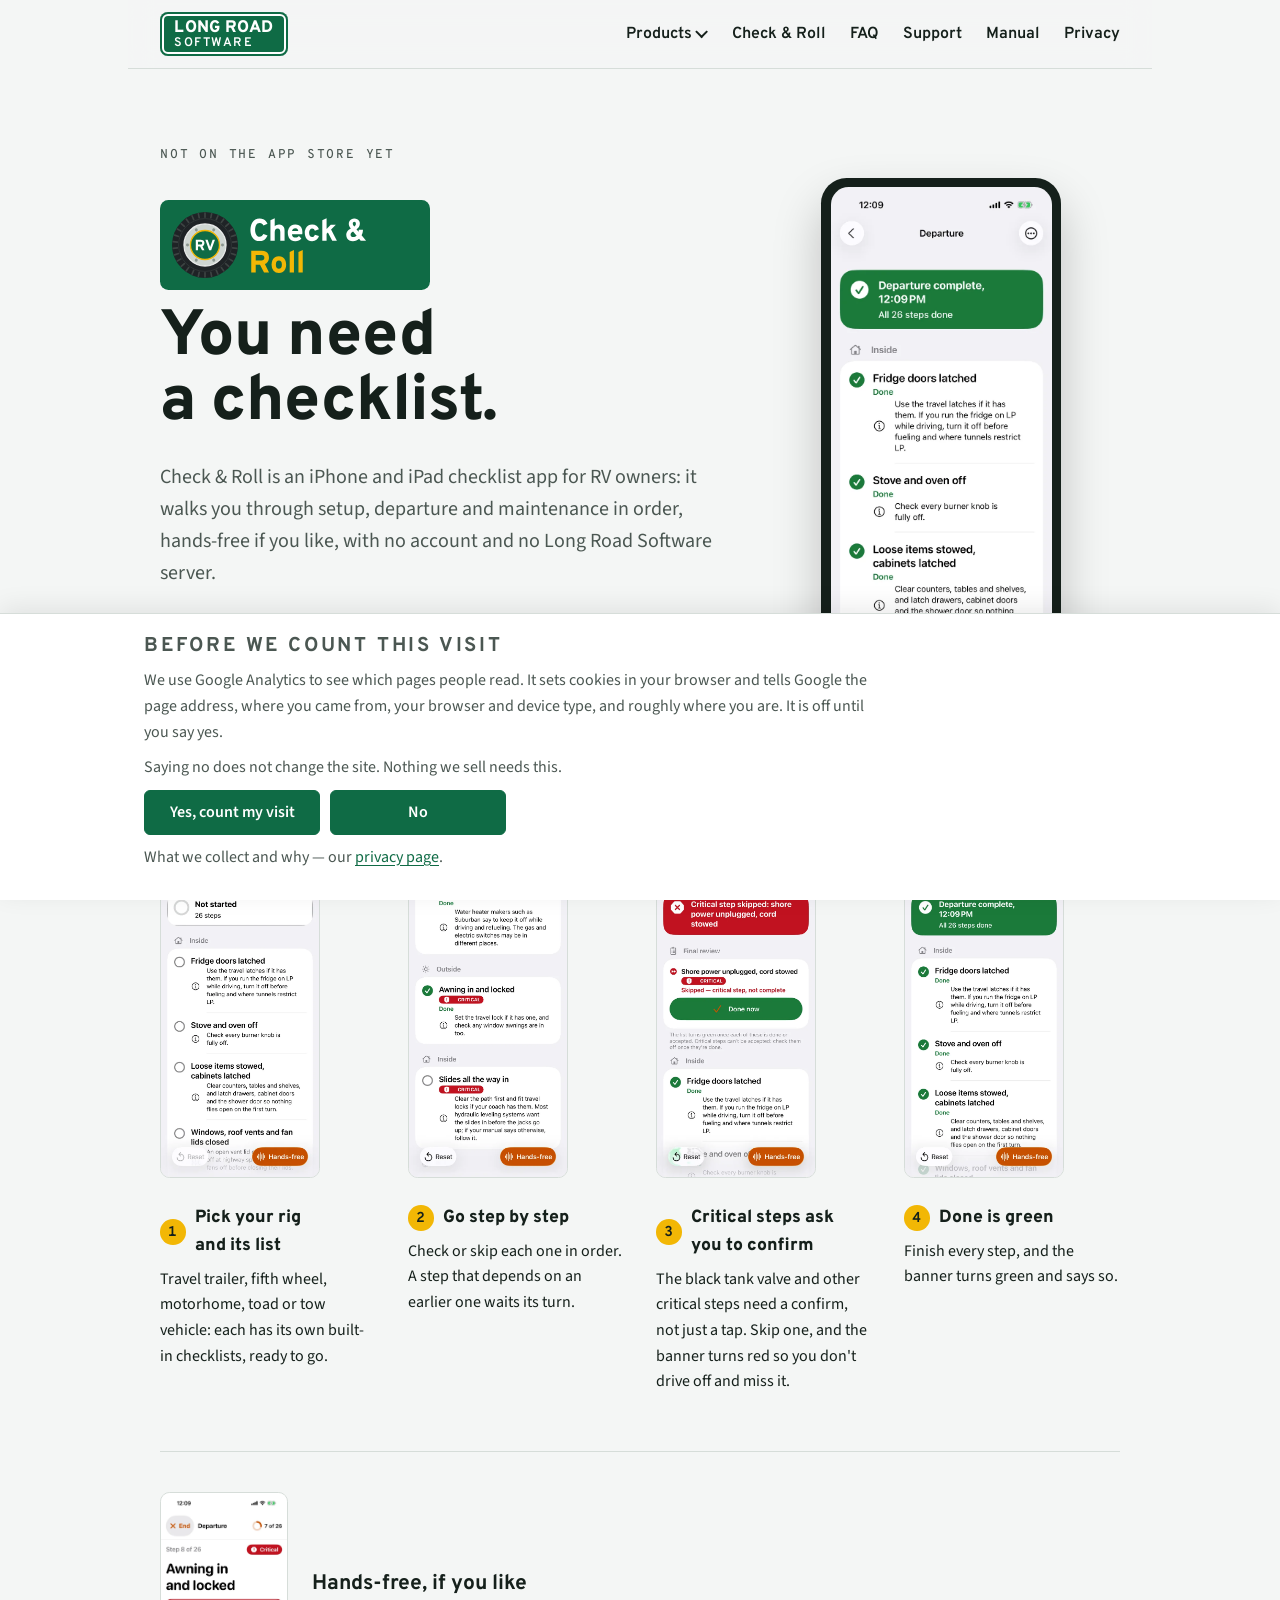
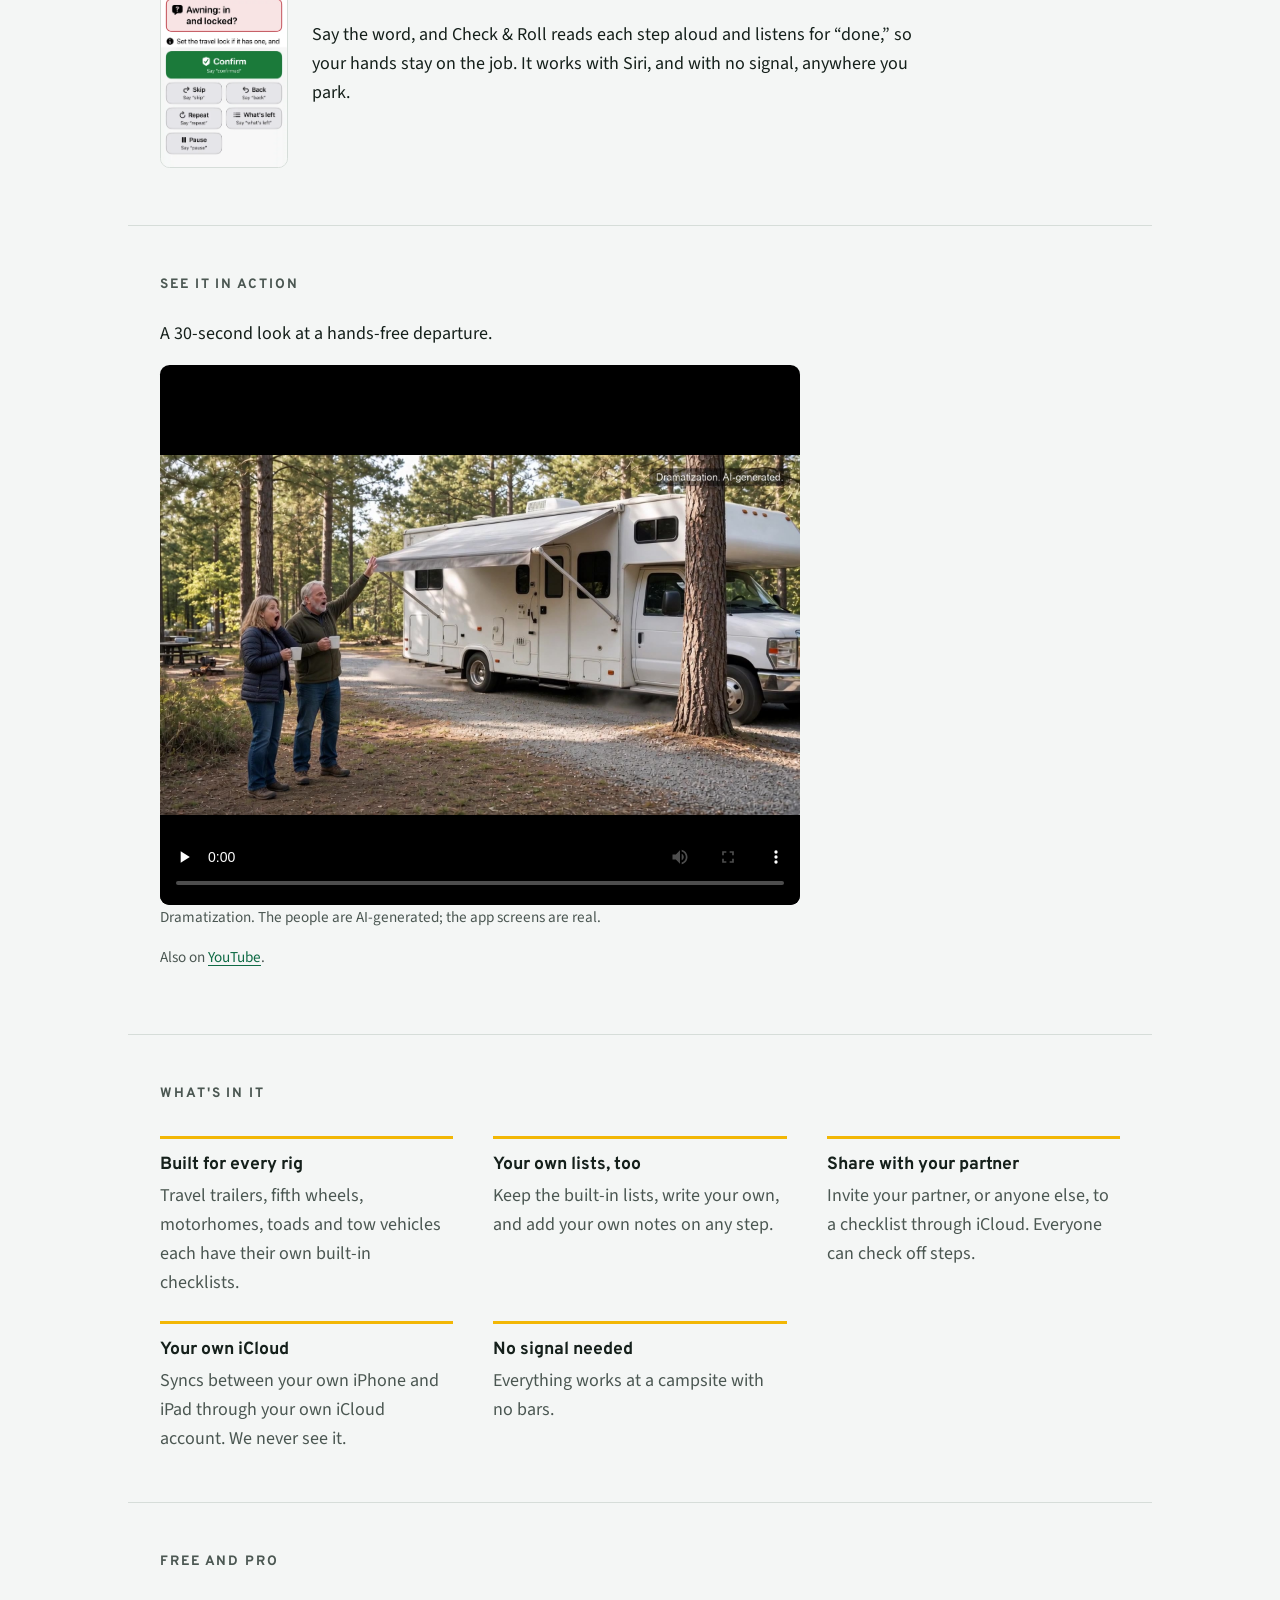
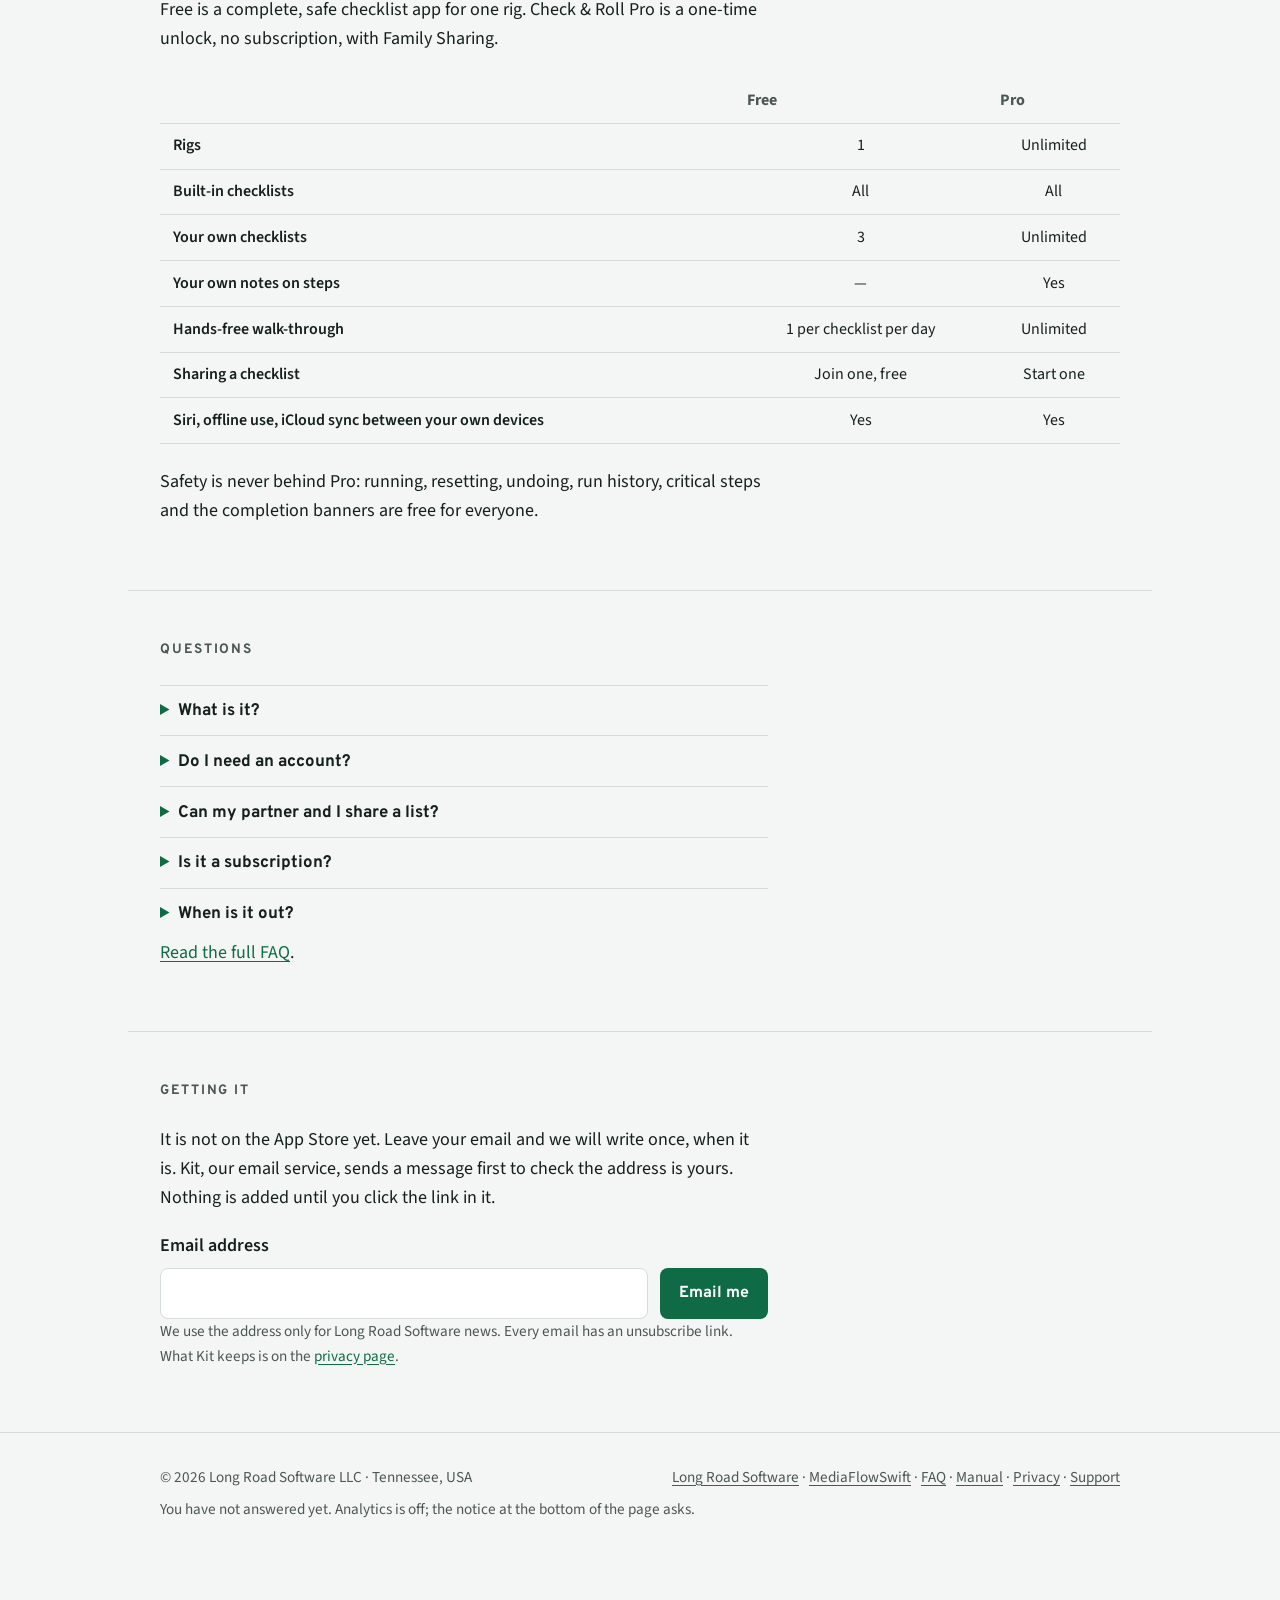
==== commit 69d12774: "LON-5199: AEO pass on home page (quotable lede + FAQPage schema)" ====
--- a/index.html
+++ b/index.html
@@ -4,14 +4,14 @@
 <meta charset="utf-8">
 <meta name="viewport" content="width=device-width, initial-scale=1">
 <title>Check &amp; Roll — RV checklist app for iPhone and iPad | Long Road Software</title>
-<meta name="description" content="Check & Roll walks RV owners through setup, departure and maintenance, step by step and hands-free if you like. No account, no Long Road Software server.">
+<meta name="description" content="Check & Roll walks RV owners through setup, departure and maintenance, step by step and hands-free if you like. No account, no Long Road Software server. Not on the App Store yet.">
 <link rel="canonical" href="https://checkandroll.app/">
 <link rel="icon" href="/favicon.svg" type="image/svg+xml">
 <link rel="apple-touch-icon" href="/images/icon-512.png">
 <meta property="og:type" content="website">
 <meta property="og:site_name" content="Check &amp; Roll">
 <meta property="og:title" content="Check & Roll — RV checklist app for iPhone and iPad">
-<meta property="og:description" content="Check & Roll walks RV owners through setup, departure and maintenance, step by step and hands-free if you like. No account, no Long Road Software server.">
+<meta property="og:description" content="Check & Roll walks RV owners through setup, departure and maintenance, step by step and hands-free if you like. No account, no Long Road Software server. Not on the App Store yet.">
 <meta property="og:url" content="https://checkandroll.app/">
 <meta property="og:image" content="https://checkandroll.app/images/og-image.png">
 <meta property="og:image:width" content="1200">
@@ -26,7 +26,14 @@
 {"@type":"BreadcrumbList","itemListElement":[
 {"@type":"ListItem","position":1,"name":"Check & Roll","item":"https://checkandroll.app/"}
 ]},
-{"@type":"SoftwareApplication","name":"Check & Roll","applicationCategory":"UtilitiesApplication","operatingSystem":"iOS","description":"Check & Roll walks RV owners through setup, departure and maintenance, step by step and hands-free if you like. No account, no Long Road Software server.","url":"https://checkandroll.app/","image":"https://checkandroll.app/images/og-image.png","publisher":{"@type":"Organization","name":"Long Road Software LLC","url":"https://longroadsoftware.com/"}}
+{"@type":"SoftwareApplication","name":"Check & Roll","applicationCategory":"UtilitiesApplication","operatingSystem":"iOS","description":"Check & Roll walks RV owners through setup, departure and maintenance, step by step and hands-free if you like. No account, no Long Road Software server.","url":"https://checkandroll.app/","image":"https://checkandroll.app/images/og-image.png","publisher":{"@type":"Organization","name":"Long Road Software LLC","url":"https://longroadsoftware.com/"}},
+{"@type":"FAQPage","mainEntity":[
+{"@type":"Question","name":"What is Check & Roll?","acceptedAnswer":{"@type":"Answer","text":"Check & Roll is an iPhone and iPad checklist app for RVers. It walks you through setup, departure and maintenance in the right order, with no account and no Long Road Software server."}},
+{"@type":"Question","name":"Do I need an account to use Check & Roll?","acceptedAnswer":{"@type":"Answer","text":"No. There's no account and no Long Road Software server. Your checklists stay on your device and, if you use iCloud, in your own iCloud account."}},
+{"@type":"Question","name":"Can my partner and I share a checklist?","acceptedAnswer":{"@type":"Answer","text":"Yes. You can invite your partner, or anyone else, to a checklist through iCloud. Starting a share needs Pro; the people you invite join free, and everyone can check off steps."}},
+{"@type":"Question","name":"Is Check & Roll a subscription?","acceptedAnswer":{"@type":"Answer","text":"No. Pro is a one-time unlock, with Family Sharing, not a subscription."}},
+{"@type":"Question","name":"When is Check & Roll out?","acceptedAnswer":{"@type":"Answer","text":"We don't have a release date yet. Leave your email and we'll write once, when it's out."}}
+]}
 ]}
 </script>
 <!-- Analytics, off until the visitor says yes. See the privacy page. -->
@@ -54,13 +61,14 @@
 
 <main>
   <div class="wrap hero">
+    <p class="marker">Not on the App Store yet</p>
     <div class="hero-grid">
       <div class="hero-copy">
         <img class="product-badge" src="/images/check-and-roll-badge.svg" width="270" height="90" alt="Check &amp; Roll">
         <h1>You need a checklist.</h1>
-        <p class="lede">Check &amp; Roll walks you through setup, departure and maintenance, in order, hands-free if you like. No account, no Long Road Software server.</p>
+        <p class="lede">Check &amp; Roll is an iPhone and iPad checklist app for RV owners: it walks you through setup, departure and maintenance in order, hands-free if you like, with no account and no Long Road Software server.</p>
         <div class="actions">
-          <a class="button" href="https://apps.apple.com/app/id6825395980">Download on the App Store</a>
+          <a class="button" href="#notify">Email me when it's out</a>
           <a class="button secondary" href="#video">Watch the 30-second spot</a>
         </div>
       </div>
@@ -108,7 +116,7 @@
         <picture>
           <source srcset="/images/screens/09-departure-complete.webp" type="image/webp">
           <img src="/images/screens/09-departure-complete.jpg" width="603" height="1311" alt="Check & Roll showing “Departure complete. All 26 steps done.”" loading="lazy">
-          </picture>
+        </picture>
         <h3>Done is green</h3>
         <p>Finish every step, and the banner turns green and says so.</p>
       </li>
@@ -188,7 +196,7 @@
       </details>
       <details class="faq-item">
         <summary>When is it out?</summary>
-        <p>It's out now — free to download on the App Store for iPhone and iPad.</p>
+        <p>We don't have a release date yet. Leave your email below and we'll write once, when it's out.</p>
       </details>
     </div>
     <p><a href="/faq/">Read the full FAQ</a>.</p>
@@ -196,7 +204,7 @@
 
   <section class="wrap" aria-labelledby="getting-title" id="notify">
     <h2 id="getting-title">Getting it</h2>
-    <p>Check &amp; Roll is out now, free to download on the App Store for iPhone and iPad. Scan the code or tap the badge below to get it. Want to hear about new Long Road Software releases instead? Leave your email and we'll write when there's news. Kit, our email service, sends a message first to check the address is yours. Nothing is added until you click the link in it.</p>
+    <p>It is not on the App Store yet. Leave your email and we will write once, when it is. Kit, our email service, sends a message first to check the address is yours. Nothing is added until you click the link in it.</p>
     <form class="notify" action="https://app.kit.com/forms/10079048/subscriptions" method="post">
       <label for="notify-email">Email address</label>
       <div class="notify-row">
@@ -205,16 +213,6 @@
       </div>
     </form>
     <p class="fine">We use the address only for Long Road Software news. Every email has an unsubscribe link. What Kit keeps is on the <a href="https://mediaflowswift.com/privacy.html#email-list">privacy page</a>.</p>
-
-    <div class="get-app">
-      <img class="get-app-qr" src="/images/checkandroll-qr.svg" width="180" height="180" alt="QR code for checkandroll.app/get" loading="lazy">
-      <div class="get-app-copy">
-        <p class="get-app-caption">Scan to get Check &amp; Roll<br><span class="fine">checkandroll.app/get</span></p>
-        <a href="https://checkandroll.app/get" aria-label="Download Check & Roll on the App Store">
-          <img src="/images/app-store-badge.svg" width="160" height="53" alt="Download on the App Store">
-        </a>
-      </div>
-    </div>
   </section>
 </main>
 
